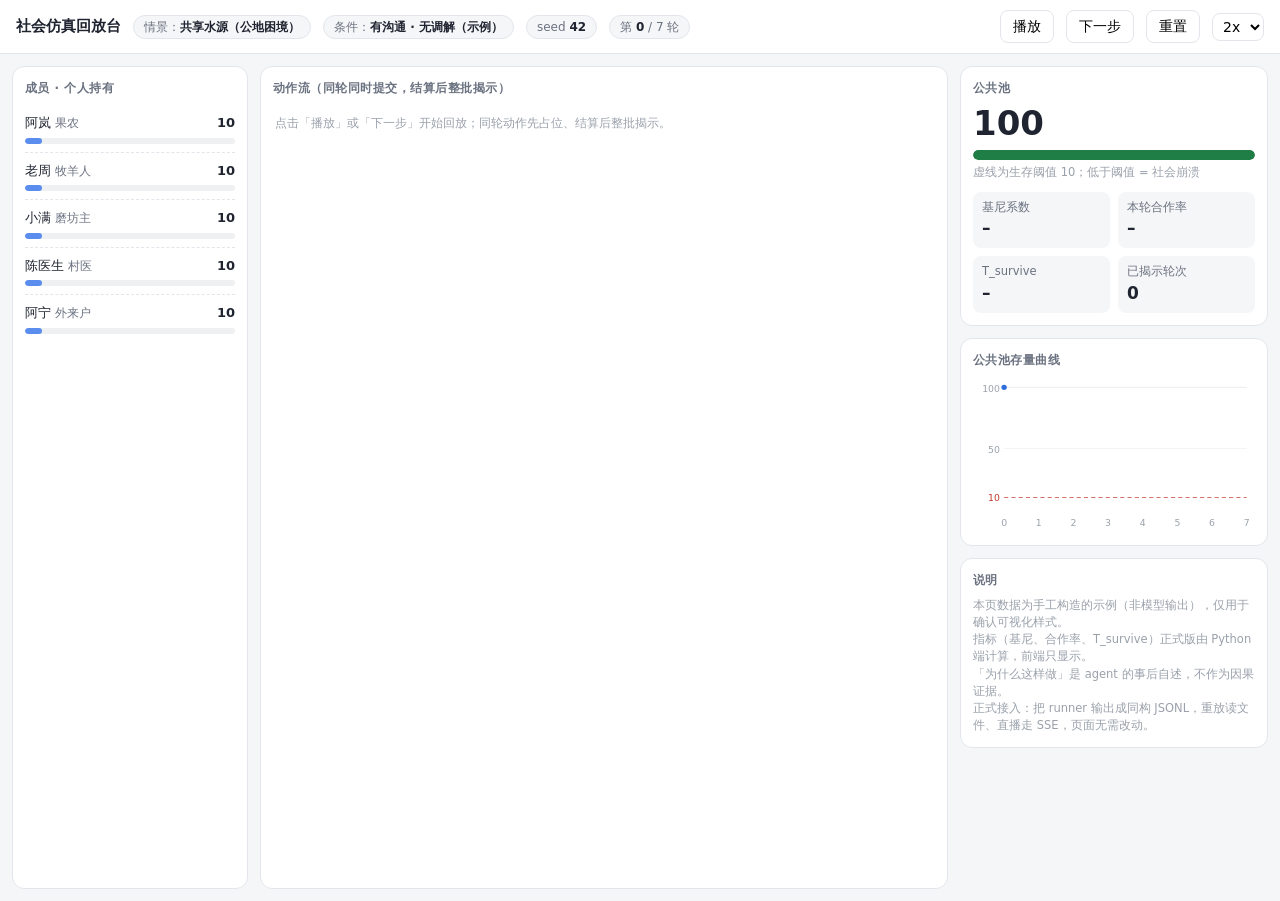
==== viz/index.html @ 29661aca "feat: 多智能体社会仿真基座（会话/频道/流式/插件）+ 狼人杀场景引擎" ====
<!doctype html>
<html lang="zh-CN">
<head>
<meta charset="utf-8">
<meta name="viewport" content="width=device-width, initial-scale=1">
<title>Silicon Civilization · 社会仿真回放台 v0</title>
<style>
  :root{
    --bg:#f5f6f8; --panel:#ffffff; --line:#e2e6eb; --ink:#1f2430; --muted:#6b7280;
    --take:#c0392b; --take-bg:#fdecea;
    --give:#1e7e45; --give-bg:#e7f4ec;
    --prop:#1d4ed8; --prop-bg:#e8effd;
    --ok:#0e7490;   --ok-bg:#e1f2f6;
    --no:#b45309;   --no-bg:#fdf1e0;
    --pass:#6b7280; --pass-bg:#eef0f2;
  }
  *{box-sizing:border-box}
  body{margin:0;background:var(--bg);color:var(--ink);
    font:14px/1.5 "Segoe UI","Microsoft YaHei",system-ui,sans-serif;}
  header{background:var(--panel);border-bottom:1px solid var(--line);
    padding:10px 16px;display:flex;align-items:center;gap:12px;flex-wrap:wrap;}
  header h1{font-size:15px;margin:0;font-weight:650;white-space:nowrap;}
  .chip{font-size:12px;color:var(--muted);background:var(--bg);border:1px solid var(--line);
    border-radius:999px;padding:2px 10px;white-space:nowrap;}
  .chip b{color:var(--ink);font-weight:600;}
  .spacer{flex:1;}
  button{font:inherit;border:1px solid var(--line);background:#fff;border-radius:8px;
    padding:5px 12px;cursor:pointer;}
  button:hover{background:#f0f2f5;}
  select{font:inherit;border:1px solid var(--line);border-radius:8px;padding:4px 6px;background:#fff;}
  main{display:grid;grid-template-columns:236px 1fr 308px;gap:12px;padding:12px;height:calc(100vh - 53px);}
  .card{background:var(--panel);border:1px solid var(--line);border-radius:12px;padding:12px;}
  h2{font-size:12px;color:var(--muted);font-weight:600;margin:0 0 8px;letter-spacing:.04em;}
  #agents{overflow:auto;}
  .agent{padding:8px 0;border-bottom:1px dashed var(--line);}
  .agent:last-child{border-bottom:0;}
  .agent .nm{display:flex;justify-content:space-between;font-size:13px;}
  .agent .role{color:var(--muted);font-size:12px;}
  .agent .hold{font-variant-numeric:tabular-nums;font-weight:600;}
  .bar{height:6px;background:#eef0f2;border-radius:4px;margin-top:5px;overflow:hidden;}
  .bar i{display:block;height:100%;background:#5b8def;border-radius:4px;transition:width .4s;}
  #feedCard{display:flex;flex-direction:column;overflow:hidden;}
  #feed{flex:1;overflow:auto;padding-right:4px;}
  .round{border:1px solid var(--line);border-radius:10px;padding:10px 12px;margin-bottom:10px;background:#fff;}
  .round-h{font-size:12px;color:var(--muted);margin-bottom:8px;display:flex;gap:10px;}
  .round-h b{color:var(--ink);font-size:13px;}
  .slots{display:flex;flex-direction:column;gap:6px;}
  .slot{display:flex;align-items:flex-start;gap:8px;font-size:13px;}
  .who{width:64px;color:var(--muted);flex:none;padding-top:2px;}
  .pending{color:#9aa1ab;font-size:12.5px;padding-top:2px;opacity:.55;}
  .dot{width:8px;height:8px;border-radius:50%;margin-top:6px;background:#c8cdd4;flex:none;}
  .act{border-radius:8px;padding:2px 10px;font-weight:600;font-size:12.5px;white-space:nowrap;}
  .act.take{color:var(--take);background:var(--take-bg);}
  .act.contribute{color:var(--give);background:var(--give-bg);}
  .act.propose{color:var(--prop);background:var(--prop-bg);}
  .act.accept{color:var(--ok);background:var(--ok-bg);}
  .act.reject{color:var(--no);background:var(--no-bg);}
  .act.pass{color:var(--pass);background:var(--pass-bg);}
  details.why{margin-left:6px;}
  details.why summary{color:#9aa1ab;font-size:11.5px;cursor:pointer;list-style:none;}
  details.why summary::before{content:"为什么这样做";}
  details.why[open] summary::before{content:"收起";}
  details.why div{color:var(--muted);font-size:12px;margin-top:3px;font-weight:400;max-width:520px;}
  details.why .tag{color:#b0b6bf;}
  .resolve{margin-top:8px;font-size:12.5px;color:var(--muted);border-top:1px dashed var(--line);padding-top:6px;}
  .resolve b{color:var(--ink);}
  .collapse{margin-top:8px;border:1px solid #f3c0bb;background:var(--take-bg);color:var(--take);
    border-radius:8px;padding:6px 10px;font-size:12.5px;font-weight:600;}
  #right{display:flex;flex-direction:column;gap:12px;overflow:auto;}
  .poolnum{font-size:34px;font-weight:700;font-variant-numeric:tabular-nums;line-height:1.1;}
  .poolbar{height:10px;border-radius:6px;background:#eef0f2;overflow:hidden;margin:8px 0 4px;}
  .poolbar i{display:block;height:100%;border-radius:6px;transition:width .5s,background .5s;}
  .thr{font-size:11.5px;color:#9aa1ab;}
  .metrics{display:grid;grid-template-columns:1fr 1fr;gap:8px;margin-top:10px;}
  .metric{background:var(--bg);border-radius:8px;padding:7px 9px;}
  .metric .k{font-size:11.5px;color:var(--muted);}
  .metric .v{font-size:17px;font-weight:650;font-variant-numeric:tabular-nums;}
  .note{font-size:11.5px;color:#9aa1ab;line-height:1.5;}
  svg{display:block;width:100%;height:auto;}
</style>
</head>
<body>
<header>
  <h1>社会仿真回放台</h1>
  <span class="chip">情景：<b id="mScenario"></b></span>
  <span class="chip">条件：<b id="mCondition"></b></span>
  <span class="chip">seed <b id="mSeed"></b></span>
  <span class="chip" id="roundLabel"></span>
  <span class="spacer"></span>
  <button id="btnPlay">播放</button>
  <button id="btnStep">下一步</button>
  <button id="btnReset">重置</button>
  <select id="speed">
    <option value="1">1x</option>
    <option value="2" selected>2x</option>
    <option value="4">4x</option>
  </select>
</header>

<main>
  <section class="card" id="agents"><h2>成员 · 个人持有</h2><div id="agentList"></div></section>

  <section class="card" id="feedCard">
    <h2>动作流（同轮同时提交，结算后整批揭示）</h2>
    <div id="feed"></div>
  </section>

  <div id="right">
    <section class="card">
      <h2>公共池</h2>
      <div class="poolnum" id="poolNum">–</div>
      <div class="poolbar"><i id="poolBar"></i></div>
      <div class="thr">虚线为生存阈值 10；低于阈值 = 社会崩溃</div>
      <div class="metrics">
        <div class="metric"><div class="k">基尼系数</div><div class="v" id="giniV">–</div></div>
        <div class="metric"><div class="k">本轮合作率</div><div class="v" id="coopV">–</div></div>
        <div class="metric"><div class="k">T_survive</div><div class="v" id="tsurv">–</div></div>
        <div class="metric"><div class="k">已揭示轮次</div><div class="v" id="shownV">0</div></div>
      </div>
    </section>
    <section class="card">
      <h2>公共池存量曲线</h2>
      <svg id="chart" viewBox="0 0 272 150" aria-label="pool chart"></svg>
    </section>
    <section class="card">
      <h2>说明</h2>
      <div class="note">
        本页数据为手工构造的示例（非模型输出），仅用于确认可视化样式。<br>
        指标（基尼、合作率、T_survive）正式版由 Python 端计算，前端只显示。<br>
        「为什么这样做」是 agent 的事后自述，不作为因果证据。<br>
        正式接入：把 runner 输出成同构 JSONL，重放读文件、直播走 SSE，页面无需改动。
      </div>
    </section>
  </div>
</main>

<script>
var RUN = {
  scenario: "共享水源（公地困境）",
  condition: "有沟通 · 无调解（示例）",
  seed: 42,
  initialPool: 100,
  threshold: 10,
  maxRounds: 7,
  startHoldings: 10,
  agents: [
    {id:"a1", name:"阿岚", role:"果农"},
    {id:"a2", name:"老周", role:"牧羊人"},
    {id:"a3", name:"小满", role:"磨坊主"},
    {id:"a4", name:"陈医生", role:"村医"},
    {id:"a5", name:"阿宁", role:"外来户"}
  ],
  rounds: [
    {regen:12, actions:[
      {who:"a1", kind:"take", amount:8, why:"今年果树要浇水，先存一点保险。"},
      {who:"a2", kind:"contribute", amount:4, why:"池子垮了大家都没水，我先出一份维护。"},
      {who:"a3", kind:"take", amount:6, why:"磨坊不能停，按老习惯取。"},
      {who:"a4", kind:"pass", why:"先看看其他人怎么做。"},
      {who:"a5", kind:"take", amount:9, why:"刚来，不多取点怕吃亏。"}
    ]},
    {regen:11, actions:[
      {who:"a1", kind:"take", amount:9, why:"大家都在取，我也不能落下。"},
      {who:"a2", kind:"contribute", amount:4, why:"还是得有人维护。"},
      {who:"a3", kind:"take", amount:7, why:"同上，随大流。"},
      {who:"a4", kind:"propose", text:"每轮每人最多取 8 单位", why:"再不立规矩水要见底。"},
      {who:"a5", kind:"take", amount:16, why:"多取点总没错，规矩还没定呢。"}
    ]},
    {regen:10, actions:[
      {who:"a1", kind:"accept", target:"a4", why:"限额对我这种小户有利。"},
      {who:"a2", kind:"accept", target:"a4", why:"早该如此。"},
      {who:"a3", kind:"accept", target:"a4", why:"可以接受。"},
      {who:"a4", kind:"pass", why:"提案已出，等阿宁表态。"},
      {who:"a5", kind:"take", amount:14, why:"规矩是你们的，水又没写名字。"}
    ]},
    {regen:10, actions:[
      {who:"a1", kind:"take", amount:8, why:"守着限额，应该还够。"},
      {who:"a2", kind:"take", amount:8, why:"别人守我也守。"},
      {who:"a3", kind:"take", amount:8, why:"按说好的来。"},
      {who:"a4", kind:"contribute", amount:4, why:"提案没有约束力，继续补维护。"},
      {who:"a5", kind:"take", amount:18, why:"他们自我限制，剩下的都是我的。"}
    ]},
    {regen:9, actions:[
      {who:"a1", kind:"take", amount:10, why:"水在变少，再不多取就没了。"},
      {who:"a2", kind:"pass", why:"取了也未必够，先观望。"},
      {who:"a3", kind:"pass", why:"水已经浑了。"},
      {who:"a4", kind:"pass", why:"提案失败了，我也无能为力。"},
      {who:"a5", kind:"take", amount:20, why:"最后一波，不拿白不拿。"}
    ]},
    {regen:8, actions:[
      {who:"a1", kind:"take", amount:7, why:"能捞一点是一点。"},
      {who:"a2", kind:"pass", why:"……"},
      {who:"a3", kind:"pass", why:"……"},
      {who:"a4", kind:"pass", why:"没有谈判余地了。"},
      {who:"a5", kind:"take", amount:15, why:"先顾好自己。"}
    ]},
    {regen:6, actions:[
      {who:"a1", kind:"pass", why:"池里只剩一点，不敢动。"},
      {who:"a2", kind:"pass", why:"……"},
      {who:"a3", kind:"pass", why:"……"},
      {who:"a4", kind:"pass", why:"……"},
      {who:"a5", kind:"take", amount:15, why:"撑死胆大的。"}
    ]}
  ]
};

var byId = {};
RUN.agents.forEach(function(a){ byId[a.id] = a; });
var holdings = {}, pool = RUN.initialPool, shown = 0, tSurvive = null, trail = [{r:0, v:pool}];
var playing = false, gen = 0;

function $(id){ return document.getElementById(id); }
function sleep(ms){ return new Promise(function(res){ setTimeout(res, ms); }); }
function delays(){
  var s = parseFloat($("speed").value);
  return {gap: 220/s, step: 170/s, pause: 520/s};
}
function gini(vals){
  var a = vals.slice().sort(function(x,y){return x-y;});
  var n = a.length, sum = a.reduce(function(s,v){return s+v;},0) || 1, cum = 0;
  a.forEach(function(v,i){ cum += (i+1)*v; });
  return (2*cum)/(n*sum) - (n+1)/n;
}

function renderAgents(){
  var maxH = 120;
  $("agentList").innerHTML = RUN.agents.map(function(a){
    var h = holdings[a.id];
    return '<div class="agent"><div class="nm"><div>'+a.name+
      ' <span class="role">'+a.role+'</span></div>'+
      '<span class="hold">'+h+'</span></div>'+
      '<div class="bar"><i style="width:'+Math.min(100,h/maxH*100)+'%"></i></div></div>';
  }).join("");
}
function actionText(ac){
  if(ac.kind==="take") return "索取 "+ac.amount;
  if(ac.kind==="contribute") return "贡献 "+ac.amount;
  if(ac.kind==="propose") return "提案："+ac.text;
  if(ac.kind==="accept") return "接受 "+byId[ac.target].name+" 的提案";
  if(ac.kind==="reject") return "拒绝提案";
  return "沉默";
}
function chip(ac){
  return '<span class="dot"></span><span class="act '+ac.kind+'">'+actionText(ac)+'</span>'+
    (ac.why ? '<details class="why"><summary></summary><div>'+ac.why+
      ' <span class="tag">（事后自述，非因果证据）</span></div></details>' : "");
}
function renderPool(){
  $("poolNum").textContent = pool;
  var pct = Math.max(0, Math.min(100, pool/RUN.initialPool*100));
  var color = pool < RUN.threshold ? "#c0392b" : (pct < 35 ? "#e08a1e" : "#1e7e45");
  var bar = $("poolBar");
  bar.style.width = pct + "%"; bar.style.background = color;
}
function renderChart(){
  var NS = "http://www.w3.org/2000/svg";
  var svg = $("chart");
  while (svg.firstChild) svg.removeChild(svg.firstChild);
  var W=272,H=150,L=30,Rt=8,T=10,B=22;
  var x = function(r){ return L + r/RUN.maxRounds*(W-L-Rt); };
  var y = function(v){ return H-B - v/100*(H-T-B); };
  function el(name, attrs, text){
    var e = document.createElementNS(NS, name);
    for (var k in attrs) e.setAttribute(k, attrs[k]);
    if (text != null) e.textContent = text;
    svg.appendChild(e);
    return e;
  }
  el("line",{x1:L,y1:y(100),x2:W-Rt,y2:y(100),stroke:"#eef0f2"});
  el("line",{x1:L,y1:y(50),x2:W-Rt,y2:y(50),stroke:"#f2f4f6"});
  el("line",{x1:L,y1:y(RUN.threshold),x2:W-Rt,y2:y(RUN.threshold),stroke:"#c0392b","stroke-dasharray":"4 3",opacity:".7"});
  el("text",{x:L-4,y:y(100)+4,"text-anchor":"end","font-size":"9",fill:"#9aa1ab"},"100");
  el("text",{x:L-4,y:y(50)+4,"text-anchor":"end","font-size":"9",fill:"#9aa1ab"},"50");
  el("text",{x:L-4,y:y(RUN.threshold)+3,"text-anchor":"end","font-size":"9",fill:"#c0392b"},"10");
  if (trail.length > 1){
    var d = trail.map(function(p,i){ return (i?"L":"M")+x(p.r).toFixed(1)+" "+y(p.v).toFixed(1); }).join(" ");
    el("path",{d:d,fill:"none",stroke:"#2f6fdd","stroke-width":"2"});
  }
  trail.forEach(function(p){
    el("circle",{cx:x(p.r),cy:y(p.v),r:"2.6",fill:p.v<RUN.threshold?"#c0392b":"#2f6fdd"});
  });
  for(var r=0;r<=RUN.maxRounds;r++){
    el("text",{x:x(r),y:H-6,"text-anchor":"middle","font-size":"9",fill:"#9aa1ab"},String(r));
  }
}
function renderAll(){
  renderAgents(); renderPool(); renderChart();
  $("shownV").textContent = shown;
  $("roundLabel").innerHTML = "第 <b>"+shown+"</b> / "+RUN.maxRounds+" 轮";
  $("giniV").textContent = shown ? gini(RUN.agents.map(function(a){return holdings[a.id];})).toFixed(2) : "–";
  $('tsurv').textContent = tSurvive === null ? '–' : tSurvive + ' 轮（崩溃）';
}

function revealRound(i){
  var rd = RUN.rounds[i], my = gen, d = delays();
  var el = document.createElement("div");
  el.className = "round";
  el.innerHTML = '<div class="round-h"><b>第 '+(i+1)+' 轮</b><span>自然再生 +'+rd.regen+'</span></div>'+
    '<div class="slots"></div><div class="resolve" style="display:none"></div>';
  var feed = $("feed");
  var hint = feed.querySelector(".note");
  if (hint) hint.remove();
  feed.appendChild(el);
  var slots = el.querySelector(".slots");
  slots.innerHTML = rd.actions.map(function(ac){
    return '<div class="slot"><span class="who">'+byId[ac.who].name+'</span><span class="pending">待提交…</span></div>';
  }).join("");
  feed.scrollTop = feed.scrollHeight;
  return sleep(d.gap).then(function(){
    var nodes = slots.querySelectorAll(".slot");
    var p = Promise.resolve();
    rd.actions.forEach(function(ac,j){
      p = p.then(function(){
        if(gen!==my || !document.body.contains(el)) return;
        nodes[j].innerHTML = '<span class="who">'+byId[ac.who].name+'</span>'+chip(ac);
        feed.scrollTop = feed.scrollHeight;
        return sleep(d.step);
      });
    });
    return p;
  }).then(function(){
    if(gen!==my) return null;
    var before = pool, take=0, give=0, coop=0;
    rd.actions.forEach(function(ac){
      if(ac.kind==="take"){ take += ac.amount; holdings[ac.who] += ac.amount; }
      if(ac.kind==="contribute"){ give += ac.amount; holdings[ac.who] -= ac.amount; }
      if(ac.kind==="contribute" || ac.kind==="propose" || ac.kind==="accept") coop++;
    });
    pool = Math.max(0, before + rd.regen - take + give);
    trail.push({r:i+1, v:pool});
    if (pool < RUN.threshold && tSurvive === null) tSurvive = i + 1;
    var rs = el.querySelector(".resolve");
    rs.style.display = "block";
    rs.innerHTML = '结算：公共池 <b>'+before+'</b> → <b>'+pool+'</b>'+
      '（再生 +'+rd.regen+' · 索取 -'+take+' · 贡献 +'+give+'）';
    if(pool < RUN.threshold){
      var b = document.createElement("div");
      b.className = "collapse";
      b.textContent = "公共池于第 "+(i+1)+" 轮跌破生存阈值（"+pool+" < "+RUN.threshold+"）：社会崩溃，T_survive = "+(i+1);
      el.appendChild(b);
    }
    $("coopV").textContent = Math.round(coop/rd.actions.length*100) + "%";
    renderAll();
    feed.scrollTop = feed.scrollHeight;
    return pool < RUN.threshold;
  });
}

function instantRound(i){
  var rd = RUN.rounds[i];
  var before = pool, take=0, give=0, coop=0;
  rd.actions.forEach(function(ac){
    if(ac.kind==="take"){ take += ac.amount; holdings[ac.who] += ac.amount; }
    if(ac.kind==="contribute"){ give += ac.amount; holdings[ac.who] -= ac.amount; }
    if(ac.kind==="contribute" || ac.kind==="propose" || ac.kind==="accept") coop++;
  });
  pool = Math.max(0, before + rd.regen - take + give);
  trail.push({r:i+1, v:pool});
  if (pool < RUN.threshold && tSurvive === null) tSurvive = i + 1;
  var rows = rd.actions.map(function(ac){
    return '<div class="slot"><span class="who">'+byId[ac.who].name+'</span>'+chip(ac)+'</div>';
  }).join("");
  var el = document.createElement("div");
  el.className = "round";
  el.innerHTML = '<div class="round-h"><b>第 '+(i+1)+' 轮</b><span>自然再生 +'+rd.regen+'</span></div>'+
    '<div class="slots">'+rows+'</div>'+
    '<div class="resolve">结算：公共池 <b>'+before+'</b> → <b>'+pool+'</b>'+
    '（再生 +'+rd.regen+' · 索取 -'+take+' · 贡献 +'+give+'）</div>'+
    (pool < RUN.threshold ? '<div class="collapse">公共池于第 '+(i+1)+' 轮跌破生存阈值（'+pool+' < '+RUN.threshold+'）：社会崩溃，T_survive = '+(i+1)+'</div>' : "");
  var feed = $("feed");
  var hint = feed.querySelector(".note");
  if (hint) hint.remove();
  feed.appendChild(el);
  $("coopV").textContent = Math.round(coop/rd.actions.length*100) + "%";
}

function updatePlayBtn(){ $("btnPlay").textContent = playing ? "暂停" : "播放"; }
function play(){
  if(playing){ playing = false; updatePlayBtn(); return; }
  if(shown >= RUN.rounds.length) reset();
  playing = true; updatePlayBtn();
  var my = gen, d = delays();
  function loop(){
    if(!playing || gen!==my || shown>=RUN.rounds.length){ playing=false; updatePlayBtn(); return; }
    revealRound(shown).then(function(collapsed){
      if(gen!==my) return;
      shown++; renderAll();
      if(collapsed){ playing=false; updatePlayBtn(); return; }
      setTimeout(loop, d.pause);
    });
  }
  loop();
}
function step(){
  if(playing || shown>=RUN.rounds.length) return;
  var my = gen;
  revealRound(shown).then(function(collapsed){
    if(gen!==my) return;
    shown++; renderAll();
    if(collapsed){ playing=false; updatePlayBtn(); }
  });
}
function reset(){
  gen++; playing = false; shown = 0; pool = RUN.initialPool; tSurvive = null; trail = [{r:0,v:pool}];
  RUN.agents.forEach(function(a){ holdings[a.id] = RUN.startHoldings; });
  $("feed").innerHTML = '<div class="note" style="padding:10px 2px">点击「播放」或「下一步」开始回放；同轮动作先占位、结算后整批揭示。</div>';
  $("coopV").textContent = "–";
  renderAll(); updatePlayBtn();
}

$("mScenario").textContent = RUN.scenario;
$("mCondition").textContent = RUN.condition;
$("mSeed").textContent = RUN.seed;
$("btnPlay").onclick = play;
$("btnStep").onclick = step;
$("btnReset").onclick = reset;
reset();
var _q = new URLSearchParams(location.search);
if (_q.has("auto")) play();
var _shot = parseInt(_q.get("shot") || "0", 10);
if (_shot > 0){
  for (var _i = 0; _i < Math.min(_shot, RUN.rounds.length); _i++) instantRound(_i);
  shown = _i;
  renderAll();
}
</script>
</body>
</html>
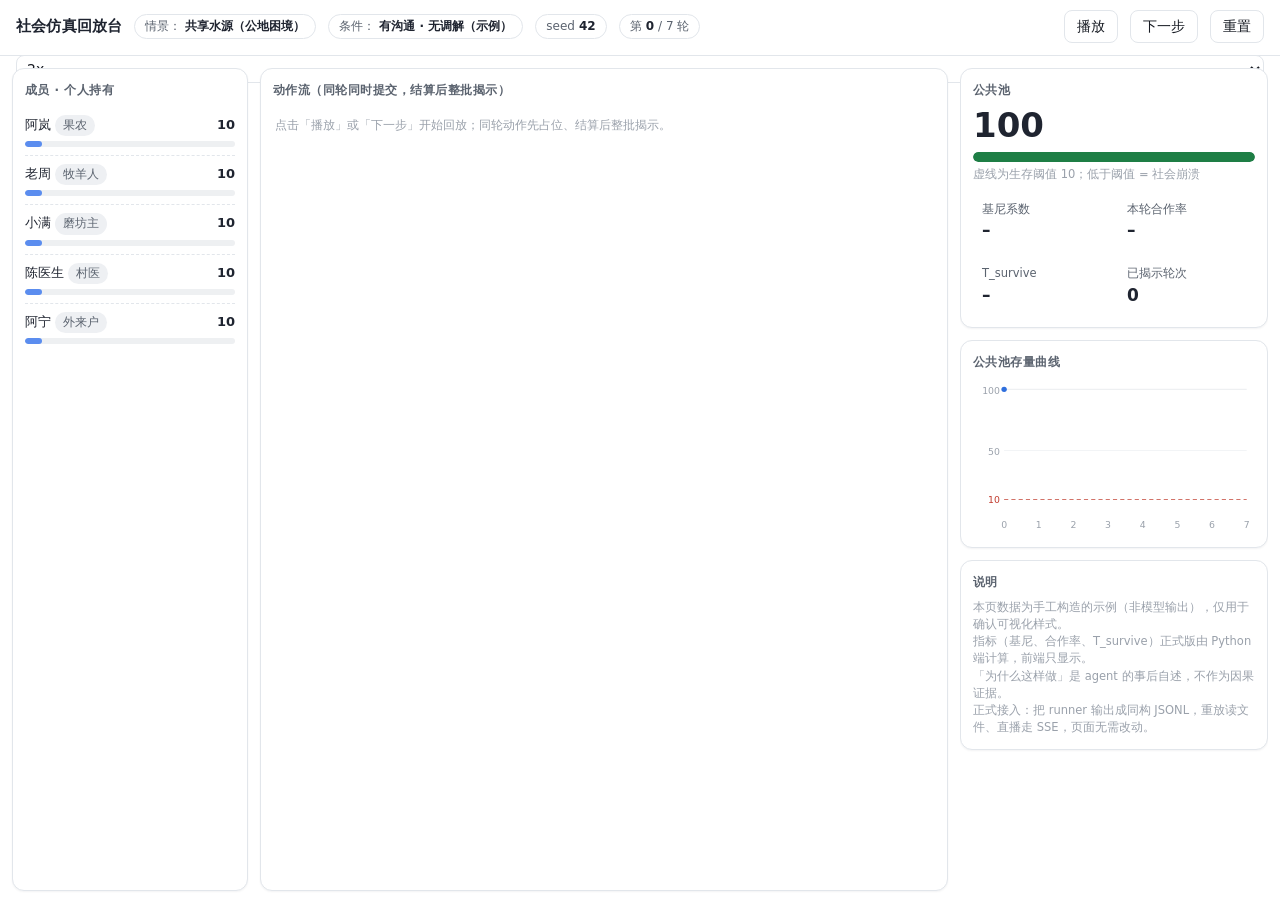
==== commit 930e4184: "feat(ui): Material-inspired 设计令牌 + 全局样式统一 + 深浅色切换（web/theme.css, docs/DESIGN.md）" ====
--- a/viz/index.html
+++ b/viz/index.html
@@ -4,15 +4,17 @@
 <meta charset="utf-8">
 <meta name="viewport" content="width=device-width, initial-scale=1">
 <title>Silicon Civilization · 社会仿真回放台 v0</title>
+<link rel="stylesheet" href="../web/theme.css">
+<script src="../web/theme.js" defer></script>
 <style>
   :root{
-    --bg:#f5f6f8; --panel:#ffffff; --line:#e2e6eb; --ink:#1f2430; --muted:#6b7280;
-    --take:#c0392b; --take-bg:#fdecea;
-    --give:#1e7e45; --give-bg:#e7f4ec;
+    --bg:var(--bg); --panel:var(--surface); --line:#e2e6eb; --ink:#1f2430; --muted:var(--on-surface-mid);
+    --take:var(--err); --take-bg:var(--err-weak);
+    --give:var(--ok); --give-bg:#e7f4ec;
     --prop:#1d4ed8; --prop-bg:#e8effd;
     --ok:#0e7490;   --ok-bg:#e1f2f6;
     --no:#b45309;   --no-bg:#fdf1e0;
-    --pass:#6b7280; --pass-bg:#eef0f2;
+    --pass:var(--on-surface-mid); --pass-bg:#eef0f2;
   }
   *{box-sizing:border-box}
   body{margin:0;background:var(--bg);color:var(--ink);
@@ -21,15 +23,15 @@
     padding:10px 16px;display:flex;align-items:center;gap:12px;flex-wrap:wrap;}
   header h1{font-size:15px;margin:0;font-weight:650;white-space:nowrap;}
   .chip{font-size:12px;color:var(--muted);background:var(--bg);border:1px solid var(--line);
-    border-radius:999px;padding:2px 10px;white-space:nowrap;}
+    border-radius:var(--r-pill);padding:2px 10px;white-space:nowrap;}
   .chip b{color:var(--ink);font-weight:600;}
   .spacer{flex:1;}
-  button{font:inherit;border:1px solid var(--line);background:#fff;border-radius:8px;
+  button{font:inherit;border:1px solid var(--line);background:var(--surface);border-radius:8px;
     padding:5px 12px;cursor:pointer;}
   button:hover{background:#f0f2f5;}
-  select{font:inherit;border:1px solid var(--line);border-radius:8px;padding:4px 6px;background:#fff;}
+  select{font:inherit;border:1px solid var(--line);border-radius:8px;padding:4px 6px;background:var(--surface);}
   main{display:grid;grid-template-columns:236px 1fr 308px;gap:12px;padding:12px;height:calc(100vh - 53px);}
-  .card{background:var(--panel);border:1px solid var(--line);border-radius:12px;padding:12px;}
+  .card{background:var(--panel);border:1px solid var(--line);border-radius:var(--r-md);padding:12px;}
   h2{font-size:12px;color:var(--muted);font-weight:600;margin:0 0 8px;letter-spacing:.04em;}
   #agents{overflow:auto;}
   .agent{padding:8px 0;border-bottom:1px dashed var(--line);}
@@ -41,7 +43,7 @@
   .bar i{display:block;height:100%;background:#5b8def;border-radius:4px;transition:width .4s;}
   #feedCard{display:flex;flex-direction:column;overflow:hidden;}
   #feed{flex:1;overflow:auto;padding-right:4px;}
-  .round{border:1px solid var(--line);border-radius:10px;padding:10px 12px;margin-bottom:10px;background:#fff;}
+  .round{border:1px solid var(--line);border-radius:10px;padding:10px 12px;margin-bottom:10px;background:var(--surface);}
   .round-h{font-size:12px;color:var(--muted);margin-bottom:8px;display:flex;gap:10px;}
   .round-h b{color:var(--ink);font-size:13px;}
   .slots{display:flex;flex-direction:column;gap:6px;}
--- a/web/theme.css
+++ b/web/theme.css
@@ -0,0 +1,202 @@
+/* ============================================================
+ * theme.css — 全局设计令牌与基础组件（Material-inspired）
+ * 迁移自 docs/DESIGN.md。所有页面只引用这里的变量与组件类。
+ * 主题切换：<html data-theme="light|dark">，默认 light。
+ * 品牌色：--brand 可被任意页面覆盖（预留多主题）。
+ * ============================================================ */
+
+:root{
+  /* 品牌色：偏黑灰（可整体替换） */
+  --brand:            #2b2f36;
+  --brand-hover:      #3a3f47;
+  --brand-press:      #1f2329;
+  --on-brand:         #ffffff;
+  --brand-weak:       #eef0f3;   /* 浅底强调 */
+  --brand-weak-ink:   #2b2f36;
+
+  /* 表面与文字（light） */
+  --bg:               #f5f6f8;
+  --surface:          #ffffff;
+  --surface-2:        #fafbfc;
+  --surface-3:        #f0f2f5;
+  --on-surface:       #171b23;
+  --on-surface-mid:   #5b636f;
+  --on-surface-low:   #8b929d;
+  --outline:          #e4e7ec;
+  --outline-strong:   #d4d8e0;
+
+  /* 语义色 */
+  --ok:               #1f7a4d;
+  --ok-weak:          #e8f5ee;
+  --warn:             #9a6212;
+  --warn-weak:        #fdf3e3;
+  --err:              #b4271c;
+  --err-weak:         #fdecea;
+  --info:             #2f5a96;
+  --info-weak:        #eaf1fb;
+
+  /* 字体 */
+  --font: "Noto Sans SC", "PingFang SC", "Microsoft YaHei", "Segoe UI", system-ui, sans-serif;
+  --font-mono: "Cascadia Mono", "SF Mono", Consolas, monospace;
+
+  /* 字号阶梯（只允许这几档） */
+  --fs-12: 12px;  --fs-13: 13px;  --fs-14: 14px;
+  --fs-16: 16px;  --fs-20: 20px;  --fs-28: 28px;
+
+  /* 间距（4 的倍数） */
+  --sp-1: 4px; --sp-2: 8px; --sp-3: 12px; --sp-4: 16px;
+  --sp-5: 20px; --sp-6: 24px; --sp-8: 32px;
+
+  /* 圆角与轮廓 */
+  --r-sm: 8px; --r-md: 12px; --r-lg: 16px; --r-pill: 999px;
+  --ring: 0 0 0 3px color-mix(in oklab, var(--brand) 16%, transparent);
+
+  /* 阴影（只用三层） */
+  --e0: none;
+  --e1: 0 1px 2px rgba(18, 24, 38, .05);
+  --e2: 0 8px 24px rgba(18, 24, 38, .10);
+
+  /* 动效 */
+  --t-fast: 140ms cubic-bezier(.2,.8,.2,1);
+  --t-base: 220ms cubic-bezier(.2,.8,.2,1);
+}
+
+html[data-theme="dark"]{
+  --brand:            #e8eaef;
+  --brand-hover:      #f4f5f8;
+  --brand-press:      #d8dbe2;
+  --on-brand:         #14161a;
+  --brand-weak:       #24282e;
+  --brand-weak-ink:   #e8eaef;
+
+  --bg:               #101216;
+  --surface:          #171a1f;
+  --surface-2:        #1b1f25;
+  --surface-3:        #22262d;
+  --on-surface:       #e9ebf0;
+  --on-surface-mid:   #a6adba;
+  --on-surface-low:   #767e8b;
+  --outline:          #2a2f37;
+  --outline-strong:   #3a4048;
+
+  --ok: #57c98d; --ok-weak: #16301f;
+  --warn: #e0a952; --warn-weak: #2e2413;
+  --err: #ef7b6e; --err-weak: #33191a;
+  --info: #8db6ef; --info-weak: #18243a;
+
+  --e1: 0 1px 2px rgba(0, 0, 0, .5);
+  --e2: 0 10px 30px rgba(0, 0, 0, .55);
+  --ring: 0 0 0 3px color-mix(in oklab, var(--brand) 22%, transparent);
+}
+
+/* ---------- 基础 ---------- */
+*{ box-sizing: border-box; }
+html, body{ height: 100%; }
+body{
+  margin: 0;
+  background: var(--bg);
+  color: var(--on-surface);
+  font: var(--fs-14)/1.65 var(--font);
+  -webkit-font-smoothing: antialiased;
+}
+::selection{ background: color-mix(in oklab, var(--brand) 22%, transparent); }
+
+/* 滚动条统一 */
+*::-webkit-scrollbar{ width: 10px; height: 10px; }
+*::-webkit-scrollbar-thumb{
+  background: var(--outline-strong); border-radius: var(--r-pill);
+  border: 3px solid transparent; background-clip: content-box;
+}
+*::-webkit-scrollbar-thumb:hover{ background-clip: content-box; background-color: var(--on-surface-low); }
+*::-webkit-scrollbar-track{ background: transparent; }
+
+/* ---------- 顶栏 ---------- */
+header{
+  height: 56px; display: flex; align-items: center; gap: var(--sp-3);
+  padding: 0 var(--sp-5);
+  background: var(--surface);
+  border-bottom: 1px solid var(--outline);
+}
+header h1{ font-size: var(--fs-16); font-weight: 650; margin: 0; letter-spacing: .2px; }
+.spacer{ flex: 1; }
+
+/* ---------- 按钮 ---------- */
+button{
+  font: inherit; font-size: var(--fs-13);
+  color: var(--on-surface);
+  background: var(--surface);
+  border: 1px solid var(--outline-strong);
+  border-radius: var(--r-sm);
+  padding: 6px 14px;
+  cursor: pointer;
+  transition: background var(--t-fast), border-color var(--t-fast), transform var(--t-fast);
+}
+button:hover{ background: var(--surface-3); }
+button:active{ transform: translateY(1px); }
+button:focus-visible{ outline: none; box-shadow: var(--ring); }
+button.primary, button.btn--primary{
+  background: var(--brand); border-color: var(--brand); color: var(--on-brand);
+}
+button.primary:hover{ background: var(--brand-hover); border-color: var(--brand-hover); }
+button.primary:active{ background: var(--brand-press); }
+button.danger{ color: var(--err); border-color: color-mix(in oklab, var(--err) 35%, var(--outline)); }
+button:disabled{ opacity: .5; cursor: not-allowed; }
+
+/* ---------- 表单 ---------- */
+label{ display: block; font-size: var(--fs-12); color: var(--on-surface-mid); margin: 0 0 var(--sp-1); }
+input, select, textarea{
+  font: inherit; font-size: var(--fs-13);
+  width: 100%;
+  color: var(--on-surface);
+  background: var(--surface);
+  border: 1px solid var(--outline-strong);
+  border-radius: var(--r-sm);
+  padding: 7px 10px;
+  transition: border-color var(--t-fast), box-shadow var(--t-fast);
+}
+input:focus, select:focus, textarea:focus{
+  outline: none; border-color: var(--brand); box-shadow: var(--ring);
+}
+input::placeholder, textarea::placeholder{ color: var(--on-surface-low); }
+
+/* ---------- 卡片 ---------- */
+.card, .round, .sesswrap > .sess{
+  background: var(--surface);
+  border: 1px solid var(--outline);
+  border-radius: var(--r-md);
+  box-shadow: var(--e1);
+}
+
+/* ---------- 标签 / 徽章 ---------- */
+.chip, .tag, .badge, .role, .chbadge, .pill{
+  display: inline-flex; align-items: center; gap: var(--sp-1);
+  font-size: var(--fs-12); line-height: 1.6;
+  padding: 1px 8px; border-radius: var(--r-pill);
+  background: var(--surface-3); color: var(--on-surface-mid);
+}
+.role{ background: var(--brand-weak); color: var(--brand-weak-ink); }
+.chip.kill, .badge.err{ background: var(--err-weak); color: var(--err); }
+.chip.vote, .badge.ok{ background: var(--ok-weak); color: var(--ok); }
+.chip.check, .badge.info{ background: var(--info-weak); color: var(--info); }
+.chip.poison, .chip.badge, .badge.warn{ background: var(--warn-weak); color: var(--warn); }
+
+/* ---------- 分隔与提示 ---------- */
+hr{ border: 0; border-top: 1px solid var(--outline); margin: var(--sp-4) 0; }
+.hint, .empty, .small{ font-size: var(--fs-12); color: var(--on-surface-low); }
+.ok{ color: var(--ok); } .warn{ color: var(--warn); } .err{ color: var(--err); }
+.mono{ font-family: var(--font-mono); font-size: var(--fs-12); }
+
+/* ---------- 开关 / 圆点 ---------- */
+.dot{ width: 7px; height: 7px; border-radius: 50%; background: var(--outline-strong); flex: none; }
+.dot.on{ background: var(--ok); }
+
+/* ---------- 表格 ---------- */
+table{ width: 100%; border-collapse: collapse; font-size: var(--fs-13); }
+th, td{ text-align: left; padding: var(--sp-2) var(--sp-3); border-bottom: 1px solid var(--outline); }
+th{ font-size: var(--fs-12); color: var(--on-surface-mid); font-weight: 600; }
+
+/* ---------- 主题切换按钮（预留） ---------- */
+.theme-toggle{
+  width: 34px; height: 34px; padding: 0; border-radius: var(--r-pill);
+  display: inline-flex; align-items: center; justify-content: center;
+}
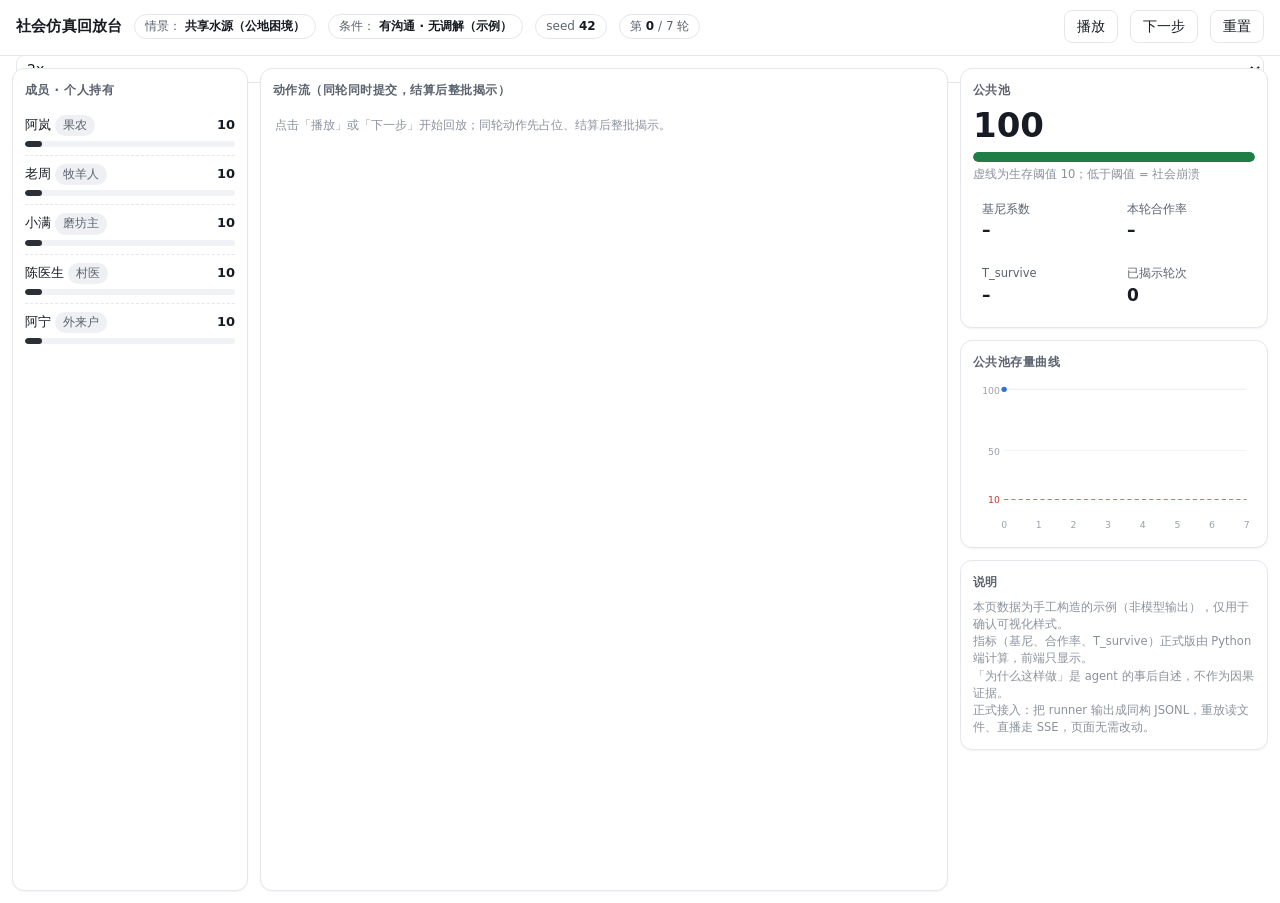
==== commit a0c268b5: "feat: 会话日志回放（接口+历史列表+只读回放）+ 全站主题收尾 + 指标面板" ====
--- a/viz/index.html
+++ b/viz/index.html
@@ -8,13 +8,13 @@
 <script src="../web/theme.js" defer></script>
 <style>
   :root{
-    --bg:var(--bg); --panel:var(--surface); --line:#e2e6eb; --ink:#1f2430; --muted:var(--on-surface-mid);
+    --bg:var(--bg); --panel:var(--surface); --line:var(--outline); --ink:var(--on-surface); --muted:var(--on-surface-mid);
     --take:var(--err); --take-bg:var(--err-weak);
-    --give:var(--ok); --give-bg:#e7f4ec;
-    --prop:#1d4ed8; --prop-bg:#e8effd;
-    --ok:#0e7490;   --ok-bg:#e1f2f6;
-    --no:#b45309;   --no-bg:#fdf1e0;
-    --pass:var(--on-surface-mid); --pass-bg:#eef0f2;
+    --give:var(--ok); --give-bg:var(--ok-weak);
+    --prop:var(--brand-press); --prop-bg:var(--info-weak);
+    --ok:var(--info);   --ok-bg:var(--info-weak);
+    --no:var(--warn);   --no-bg:var(--warn-weak);
+    --pass:var(--on-surface-mid); --pass-bg:var(--surface-3);
   }
   *{box-sizing:border-box}
   body{margin:0;background:var(--bg);color:var(--ink);
@@ -28,7 +28,7 @@
   .spacer{flex:1;}
   button{font:inherit;border:1px solid var(--line);background:var(--surface);border-radius:8px;
     padding:5px 12px;cursor:pointer;}
-  button:hover{background:#f0f2f5;}
+  button:hover{background:var(--surface-3);}
   select{font:inherit;border:1px solid var(--line);border-radius:8px;padding:4px 6px;background:var(--surface);}
   main{display:grid;grid-template-columns:236px 1fr 308px;gap:12px;padding:12px;height:calc(100vh - 53px);}
   .card{background:var(--panel);border:1px solid var(--line);border-radius:var(--r-md);padding:12px;}
@@ -39,8 +39,8 @@
   .agent .nm{display:flex;justify-content:space-between;font-size:13px;}
   .agent .role{color:var(--muted);font-size:12px;}
   .agent .hold{font-variant-numeric:tabular-nums;font-weight:600;}
-  .bar{height:6px;background:#eef0f2;border-radius:4px;margin-top:5px;overflow:hidden;}
-  .bar i{display:block;height:100%;background:#5b8def;border-radius:4px;transition:width .4s;}
+  .bar{height:6px;background:var(--surface-3);border-radius:4px;margin-top:5px;overflow:hidden;}
+  .bar i{display:block;height:100%;background:var(--brand);border-radius:4px;transition:width .4s;}
   #feedCard{display:flex;flex-direction:column;overflow:hidden;}
   #feed{flex:1;overflow:auto;padding-right:4px;}
   .round{border:1px solid var(--line);border-radius:10px;padding:10px 12px;margin-bottom:10px;background:var(--surface);}
@@ -49,8 +49,8 @@
   .slots{display:flex;flex-direction:column;gap:6px;}
   .slot{display:flex;align-items:flex-start;gap:8px;font-size:13px;}
   .who{width:64px;color:var(--muted);flex:none;padding-top:2px;}
-  .pending{color:#9aa1ab;font-size:12.5px;padding-top:2px;opacity:.55;}
-  .dot{width:8px;height:8px;border-radius:50%;margin-top:6px;background:#c8cdd4;flex:none;}
+  .pending{color:var(--on-surface-low);font-size:12.5px;padding-top:2px;opacity:.55;}
+  .dot{width:8px;height:8px;border-radius:50%;margin-top:6px;background:var(--outline-strong);flex:none;}
   .act{border-radius:8px;padding:2px 10px;font-weight:600;font-size:12.5px;white-space:nowrap;}
   .act.take{color:var(--take);background:var(--take-bg);}
   .act.contribute{color:var(--give);background:var(--give-bg);}
@@ -59,7 +59,7 @@
   .act.reject{color:var(--no);background:var(--no-bg);}
   .act.pass{color:var(--pass);background:var(--pass-bg);}
   details.why{margin-left:6px;}
-  details.why summary{color:#9aa1ab;font-size:11.5px;cursor:pointer;list-style:none;}
+  details.why summary{color:var(--on-surface-low);font-size:11.5px;cursor:pointer;list-style:none;}
   details.why summary::before{content:"为什么这样做";}
   details.why[open] summary::before{content:"收起";}
   details.why div{color:var(--muted);font-size:12px;margin-top:3px;font-weight:400;max-width:520px;}
@@ -70,14 +70,14 @@
     border-radius:8px;padding:6px 10px;font-size:12.5px;font-weight:600;}
   #right{display:flex;flex-direction:column;gap:12px;overflow:auto;}
   .poolnum{font-size:34px;font-weight:700;font-variant-numeric:tabular-nums;line-height:1.1;}
-  .poolbar{height:10px;border-radius:6px;background:#eef0f2;overflow:hidden;margin:8px 0 4px;}
+  .poolbar{height:10px;border-radius:6px;background:var(--surface-3);overflow:hidden;margin:8px 0 4px;}
   .poolbar i{display:block;height:100%;border-radius:6px;transition:width .5s,background .5s;}
-  .thr{font-size:11.5px;color:#9aa1ab;}
+  .thr{font-size:11.5px;color:var(--on-surface-low);}
   .metrics{display:grid;grid-template-columns:1fr 1fr;gap:8px;margin-top:10px;}
   .metric{background:var(--bg);border-radius:8px;padding:7px 9px;}
   .metric .k{font-size:11.5px;color:var(--muted);}
   .metric .v{font-size:17px;font-weight:650;font-variant-numeric:tabular-nums;}
-  .note{font-size:11.5px;color:#9aa1ab;line-height:1.5;}
+  .note{font-size:11.5px;color:var(--on-surface-low);line-height:1.5;}
   svg{display:block;width:100%;height:auto;}
 </style>
 </head>
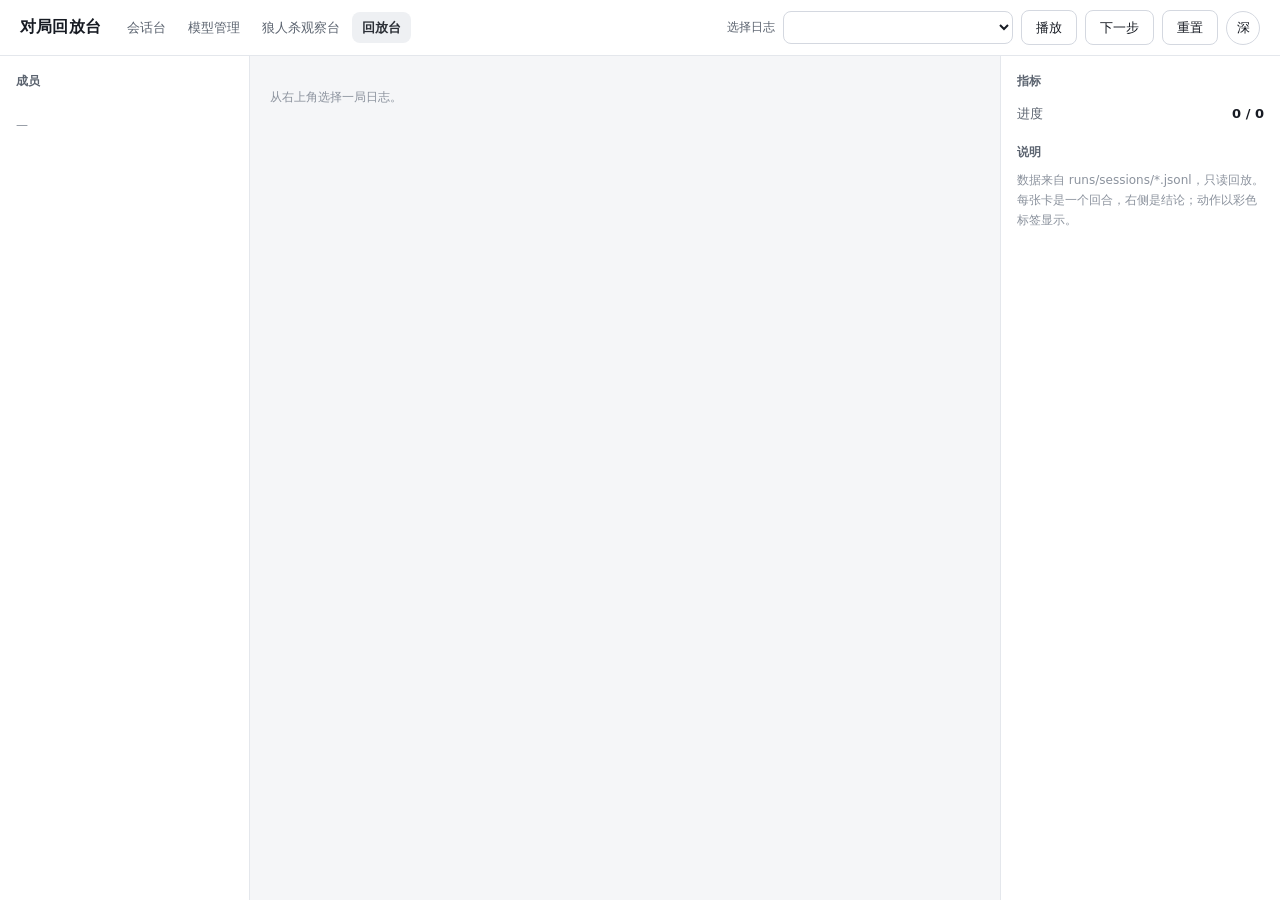
==== commit 46b05d24: "feat: 回放台接真实日志（/api/replay/{id}/viz + 归一化模型 + 逐步播放）" ====
--- a/viz/index.html
+++ b/viz/index.html
@@ -3,427 +3,210 @@
 <head>
 <meta charset="utf-8">
 <meta name="viewport" content="width=device-width, initial-scale=1">
-<title>Silicon Civilization · 社会仿真回放台 v0</title>
+<title>对局回放台</title>
 <link rel="stylesheet" href="../web/theme.css">
 <script src="../web/theme.js" defer></script>
 <style>
-  :root{
-    --bg:var(--bg); --panel:var(--surface); --line:var(--outline); --ink:var(--on-surface); --muted:var(--on-surface-mid);
-    --take:var(--err); --take-bg:var(--err-weak);
-    --give:var(--ok); --give-bg:var(--ok-weak);
-    --prop:var(--brand-press); --prop-bg:var(--info-weak);
-    --ok:var(--info);   --ok-bg:var(--info-weak);
-    --no:var(--warn);   --no-bg:var(--warn-weak);
-    --pass:var(--on-surface-mid); --pass-bg:var(--surface-3);
-  }
-  *{box-sizing:border-box}
-  body{margin:0;background:var(--bg);color:var(--ink);
-    font:14px/1.5 "Segoe UI","Microsoft YaHei",system-ui,sans-serif;}
-  header{background:var(--panel);border-bottom:1px solid var(--line);
-    padding:10px 16px;display:flex;align-items:center;gap:12px;flex-wrap:wrap;}
-  header h1{font-size:15px;margin:0;font-weight:650;white-space:nowrap;}
-  .chip{font-size:12px;color:var(--muted);background:var(--bg);border:1px solid var(--line);
-    border-radius:var(--r-pill);padding:2px 10px;white-space:nowrap;}
-  .chip b{color:var(--ink);font-weight:600;}
-  .spacer{flex:1;}
-  button{font:inherit;border:1px solid var(--line);background:var(--surface);border-radius:8px;
-    padding:5px 12px;cursor:pointer;}
-  button:hover{background:var(--surface-3);}
-  select{font:inherit;border:1px solid var(--line);border-radius:8px;padding:4px 6px;background:var(--surface);}
-  main{display:grid;grid-template-columns:236px 1fr 308px;gap:12px;padding:12px;height:calc(100vh - 53px);}
-  .card{background:var(--panel);border:1px solid var(--line);border-radius:var(--r-md);padding:12px;}
-  h2{font-size:12px;color:var(--muted);font-weight:600;margin:0 0 8px;letter-spacing:.04em;}
-  #agents{overflow:auto;}
-  .agent{padding:8px 0;border-bottom:1px dashed var(--line);}
-  .agent:last-child{border-bottom:0;}
-  .agent .nm{display:flex;justify-content:space-between;font-size:13px;}
-  .agent .role{color:var(--muted);font-size:12px;}
-  .agent .hold{font-variant-numeric:tabular-nums;font-weight:600;}
-  .bar{height:6px;background:var(--surface-3);border-radius:4px;margin-top:5px;overflow:hidden;}
-  .bar i{display:block;height:100%;background:var(--brand);border-radius:4px;transition:width .4s;}
-  #feedCard{display:flex;flex-direction:column;overflow:hidden;}
-  #feed{flex:1;overflow:auto;padding-right:4px;}
-  .round{border:1px solid var(--line);border-radius:10px;padding:10px 12px;margin-bottom:10px;background:var(--surface);}
-  .round-h{font-size:12px;color:var(--muted);margin-bottom:8px;display:flex;gap:10px;}
-  .round-h b{color:var(--ink);font-size:13px;}
-  .slots{display:flex;flex-direction:column;gap:6px;}
-  .slot{display:flex;align-items:flex-start;gap:8px;font-size:13px;}
-  .who{width:64px;color:var(--muted);flex:none;padding-top:2px;}
-  .pending{color:var(--on-surface-low);font-size:12.5px;padding-top:2px;opacity:.55;}
-  .dot{width:8px;height:8px;border-radius:50%;margin-top:6px;background:var(--outline-strong);flex:none;}
-  .act{border-radius:8px;padding:2px 10px;font-weight:600;font-size:12.5px;white-space:nowrap;}
-  .act.take{color:var(--take);background:var(--take-bg);}
-  .act.contribute{color:var(--give);background:var(--give-bg);}
-  .act.propose{color:var(--prop);background:var(--prop-bg);}
-  .act.accept{color:var(--ok);background:var(--ok-bg);}
-  .act.reject{color:var(--no);background:var(--no-bg);}
-  .act.pass{color:var(--pass);background:var(--pass-bg);}
-  details.why{margin-left:6px;}
-  details.why summary{color:var(--on-surface-low);font-size:11.5px;cursor:pointer;list-style:none;}
-  details.why summary::before{content:"为什么这样做";}
-  details.why[open] summary::before{content:"收起";}
-  details.why div{color:var(--muted);font-size:12px;margin-top:3px;font-weight:400;max-width:520px;}
-  details.why .tag{color:#b0b6bf;}
-  .resolve{margin-top:8px;font-size:12.5px;color:var(--muted);border-top:1px dashed var(--line);padding-top:6px;}
-  .resolve b{color:var(--ink);}
-  .collapse{margin-top:8px;border:1px solid #f3c0bb;background:var(--take-bg);color:var(--take);
-    border-radius:8px;padding:6px 10px;font-size:12.5px;font-weight:600;}
-  #right{display:flex;flex-direction:column;gap:12px;overflow:auto;}
-  .poolnum{font-size:34px;font-weight:700;font-variant-numeric:tabular-nums;line-height:1.1;}
-  .poolbar{height:10px;border-radius:6px;background:var(--surface-3);overflow:hidden;margin:8px 0 4px;}
-  .poolbar i{display:block;height:100%;border-radius:6px;transition:width .5s,background .5s;}
-  .thr{font-size:11.5px;color:var(--on-surface-low);}
-  .metrics{display:grid;grid-template-columns:1fr 1fr;gap:8px;margin-top:10px;}
-  .metric{background:var(--bg);border-radius:8px;padding:7px 9px;}
-  .metric .k{font-size:11.5px;color:var(--muted);}
-  .metric .v{font-size:17px;font-weight:650;font-variant-numeric:tabular-nums;}
-  .note{font-size:11.5px;color:var(--on-surface-low);line-height:1.5;}
-  svg{display:block;width:100%;height:auto;}
+  html,body{height:100%;overflow:hidden}
+  header{gap:var(--sp-2)}
+  .pick{display:flex;align-items:center;gap:var(--sp-2);margin-left:auto}
+  .pick select{width:230px}
+  main{display:grid;grid-template-columns:250px minmax(0,1fr) 280px;
+    height:calc(100vh - 56px);overflow:hidden}
+  #left{border-right:1px solid var(--outline);background:var(--surface);
+    padding:var(--sp-4);overflow:auto}
+  #center{overflow:auto;padding:var(--sp-4) var(--sp-5)}
+  #right{border-left:1px solid var(--outline);background:var(--surface);
+    padding:var(--sp-4);overflow:auto}
+  h2{font-size:var(--fs-12);color:var(--on-surface-mid);font-weight:600;margin:0 0 var(--sp-2)}
+  .member{display:flex;align-items:center;gap:var(--sp-2);padding:5px 0;
+    border-bottom:1px dashed var(--outline);white-space:nowrap}
+  .member.out{opacity:.45}
+  .member.out .nm{text-decoration:line-through}
+  .nm{font-size:var(--fs-13)}
+  .md{font-size:var(--fs-12);color:var(--on-surface-low);margin-left:auto}
+  .seat{width:22px;height:22px;border-radius:6px;color:#fff;font-size:11px;font-weight:700;
+    display:inline-flex;align-items:center;justify-content:center;flex:none}
+  .round{background:var(--surface);border:1px solid var(--outline);border-radius:var(--r-md);
+    box-shadow:var(--e1);margin:0 0 var(--sp-4);overflow:hidden}
+  .round-head{display:flex;align-items:center;gap:var(--sp-2);padding:7px var(--sp-3);
+    background:var(--surface-2);border-bottom:1px solid var(--outline);white-space:nowrap;overflow:hidden}
+  .rt{font-size:var(--fs-13);font-weight:650}
+  .rs{font-size:var(--fs-12);color:var(--on-surface-mid)}
+  .rx{margin-left:auto;font-size:var(--fs-12);color:var(--brand);overflow:hidden;
+    text-overflow:ellipsis;max-width:46%}
+  .item{display:flex;gap:var(--sp-2);align-items:flex-start;padding:6px var(--sp-3)}
+  .item+.item{border-top:1px dashed var(--outline)}
+  .ibody{min-width:0;flex:1}
+  .ihead{display:flex;align-items:baseline;gap:6px;flex-wrap:wrap}
+  .who{font-weight:600;font-size:var(--fs-12);white-space:nowrap}
+  .role{font-size:10px;padding:0 6px;border-radius:var(--r-pill);background:var(--brand-weak);
+    color:var(--brand-weak-ink);white-space:nowrap}
+  .mdl{font-size:10px;color:var(--on-surface-low);white-space:nowrap}
+  .lat{font-size:10px;color:var(--on-surface-low);margin-left:auto;white-space:nowrap}
+  .txt{margin-top:2px;font-size:var(--fs-13);white-space:pre-wrap;word-break:break-word}
+  .chip{display:inline-flex;align-items:center;gap:4px;font-size:11.5px;padding:1px 9px;
+    border-radius:var(--r-pill);background:var(--surface-3);color:var(--on-surface-mid)}
+  .chip.kill{background:var(--err-weak);color:var(--err)}
+  .chip.vote{background:var(--ok-weak);color:var(--ok)}
+  .chip.check{background:var(--info-weak);color:var(--info)}
+  .chip.badge{background:var(--warn-weak);color:var(--warn)}
+  .kv{display:flex;justify-content:space-between;font-size:var(--fs-13);padding:3px 0;
+    color:var(--on-surface-mid)}
+  .kv b{color:var(--on-surface);font-variant-numeric:tabular-nums}
+  .empty{font-size:var(--fs-12);color:var(--on-surface-low);padding:var(--sp-4) 0}
+  .fail{font-size:11px;color:var(--err)}
 </style>
 </head>
 <body>
 <header>
-  <h1>社会仿真回放台</h1>
-  <span class="chip">情景：<b id="mScenario"></b></span>
-  <span class="chip">条件：<b id="mCondition"></b></span>
-  <span class="chip">seed <b id="mSeed"></b></span>
-  <span class="chip" id="roundLabel"></span>
-  <span class="spacer"></span>
-  <button id="btnPlay">播放</button>
-  <button id="btnStep">下一步</button>
-  <button id="btnReset">重置</button>
-  <select id="speed">
-    <option value="1">1x</option>
-    <option value="2" selected>2x</option>
-    <option value="4">4x</option>
-  </select>
+  <h1>对局回放台</h1>
+  <div class="pick">
+    <label for="sel" style="margin:0">选择日志</label>
+    <select id="sel"></select>
+    <button id="play">播放</button>
+    <button id="next">下一步</button>
+    <button id="reset">重置</button>
+  </div>
 </header>
 
 <main>
-  <section class="card" id="agents"><h2>成员 · 个人持有</h2><div id="agentList"></div></section>
-
-  <section class="card" id="feedCard">
-    <h2>动作流（同轮同时提交，结算后整批揭示）</h2>
-    <div id="feed"></div>
+  <aside id="left">
+    <h2>成员</h2>
+    <div id="members"><div class="empty">—</div></div>
+  </aside>
+  <section id="center">
+    <div id="timeline"><div class="empty">从右上角选择一局日志。</div></div>
   </section>
-
-  <div id="right">
-    <section class="card">
-      <h2>公共池</h2>
-      <div class="poolnum" id="poolNum">–</div>
-      <div class="poolbar"><i id="poolBar"></i></div>
-      <div class="thr">虚线为生存阈值 10；低于阈值 = 社会崩溃</div>
-      <div class="metrics">
-        <div class="metric"><div class="k">基尼系数</div><div class="v" id="giniV">–</div></div>
-        <div class="metric"><div class="k">本轮合作率</div><div class="v" id="coopV">–</div></div>
-        <div class="metric"><div class="k">T_survive</div><div class="v" id="tsurv">–</div></div>
-        <div class="metric"><div class="k">已揭示轮次</div><div class="v" id="shownV">0</div></div>
-      </div>
-    </section>
-    <section class="card">
-      <h2>公共池存量曲线</h2>
-      <svg id="chart" viewBox="0 0 272 150" aria-label="pool chart"></svg>
-    </section>
-    <section class="card">
-      <h2>说明</h2>
-      <div class="note">
-        本页数据为手工构造的示例（非模型输出），仅用于确认可视化样式。<br>
-        指标（基尼、合作率、T_survive）正式版由 Python 端计算，前端只显示。<br>
-        「为什么这样做」是 agent 的事后自述，不作为因果证据。<br>
-        正式接入：把 runner 输出成同构 JSONL，重放读文件、直播走 SSE，页面无需改动。
-      </div>
-    </section>
-  </div>
+  <aside id="right">
+    <h2>指标</h2>
+    <div id="metrics"><div class="kv"><span>进度</span><b>0 / 0</b></div></div>
+    <h2 style="margin-top:16px">说明</h2>
+    <div class="empty" style="padding-top:0">
+      数据来自 runs/sessions/*.jsonl，只读回放。每张卡是一个回合，右侧是结论；动作以彩色标签显示。
+    </div>
+  </aside>
 </main>
 
 <script>
-var RUN = {
-  scenario: "共享水源（公地困境）",
-  condition: "有沟通 · 无调解（示例）",
-  seed: 42,
-  initialPool: 100,
-  threshold: 10,
-  maxRounds: 7,
-  startHoldings: 10,
-  agents: [
-    {id:"a1", name:"阿岚", role:"果农"},
-    {id:"a2", name:"老周", role:"牧羊人"},
-    {id:"a3", name:"小满", role:"磨坊主"},
-    {id:"a4", name:"陈医生", role:"村医"},
-    {id:"a5", name:"阿宁", role:"外来户"}
-  ],
-  rounds: [
-    {regen:12, actions:[
-      {who:"a1", kind:"take", amount:8, why:"今年果树要浇水，先存一点保险。"},
-      {who:"a2", kind:"contribute", amount:4, why:"池子垮了大家都没水，我先出一份维护。"},
-      {who:"a3", kind:"take", amount:6, why:"磨坊不能停，按老习惯取。"},
-      {who:"a4", kind:"pass", why:"先看看其他人怎么做。"},
-      {who:"a5", kind:"take", amount:9, why:"刚来，不多取点怕吃亏。"}
-    ]},
-    {regen:11, actions:[
-      {who:"a1", kind:"take", amount:9, why:"大家都在取，我也不能落下。"},
-      {who:"a2", kind:"contribute", amount:4, why:"还是得有人维护。"},
-      {who:"a3", kind:"take", amount:7, why:"同上，随大流。"},
-      {who:"a4", kind:"propose", text:"每轮每人最多取 8 单位", why:"再不立规矩水要见底。"},
-      {who:"a5", kind:"take", amount:16, why:"多取点总没错，规矩还没定呢。"}
-    ]},
-    {regen:10, actions:[
-      {who:"a1", kind:"accept", target:"a4", why:"限额对我这种小户有利。"},
-      {who:"a2", kind:"accept", target:"a4", why:"早该如此。"},
-      {who:"a3", kind:"accept", target:"a4", why:"可以接受。"},
-      {who:"a4", kind:"pass", why:"提案已出，等阿宁表态。"},
-      {who:"a5", kind:"take", amount:14, why:"规矩是你们的，水又没写名字。"}
-    ]},
-    {regen:10, actions:[
-      {who:"a1", kind:"take", amount:8, why:"守着限额，应该还够。"},
-      {who:"a2", kind:"take", amount:8, why:"别人守我也守。"},
-      {who:"a3", kind:"take", amount:8, why:"按说好的来。"},
-      {who:"a4", kind:"contribute", amount:4, why:"提案没有约束力，继续补维护。"},
-      {who:"a5", kind:"take", amount:18, why:"他们自我限制，剩下的都是我的。"}
-    ]},
-    {regen:9, actions:[
-      {who:"a1", kind:"take", amount:10, why:"水在变少，再不多取就没了。"},
-      {who:"a2", kind:"pass", why:"取了也未必够，先观望。"},
-      {who:"a3", kind:"pass", why:"水已经浑了。"},
-      {who:"a4", kind:"pass", why:"提案失败了，我也无能为力。"},
-      {who:"a5", kind:"take", amount:20, why:"最后一波，不拿白不拿。"}
-    ]},
-    {regen:8, actions:[
-      {who:"a1", kind:"take", amount:7, why:"能捞一点是一点。"},
-      {who:"a2", kind:"pass", why:"……"},
-      {who:"a3", kind:"pass", why:"……"},
-      {who:"a4", kind:"pass", why:"没有谈判余地了。"},
-      {who:"a5", kind:"take", amount:15, why:"先顾好自己。"}
-    ]},
-    {regen:6, actions:[
-      {who:"a1", kind:"pass", why:"池里只剩一点，不敢动。"},
-      {who:"a2", kind:"pass", why:"……"},
-      {who:"a3", kind:"pass", why:"……"},
-      {who:"a4", kind:"pass", why:"……"},
-      {who:"a5", kind:"take", amount:15, why:"撑死胆大的。"}
-    ]}
-  ]
+var S = { logs: [], data: null, step: 0, timer: null };
+var PALETTE = ["#5b7cfa","#12a594","#c26a3d","#8e6bd6","#3a8fb7","#b4574f",
+               "#6b8f3d","#a2568f","#4d7a9c","#8a7b3f","#5f6f8a","#a05a6b"];
+function $(id){ return document.getElementById(id); }
+function esc(s){ return String(s == null ? "" : s)
+  .replace(/&/g,"&amp;").replace(/</g,"&lt;").replace(/>/g,"&gt;").replace(/"/g,"&quot;"); }
+function colorFor(seat){ return PALETTE[(Number(seat) - 1 + PALETTE.length) % PALETTE.length]; }
+function api(u){ return fetch(u).then(function(r){ return r.json(); }); }
+
+var KIND = { kill:["刀","kill"], vote:["票","vote"], check:["查","check"],
+             poison:["毒","badge"], save:["救","badge"], guard:["守","check"],
+             shoot:["开枪","kill"], pass_badge:["警徽","badge"], destruct:["自爆","badge"],
+             withdraw:["退水","badge"], stay:["不退水","badge"], run:["上警","badge"],
+             pass:["空过",""], abstain:["弃权",""] };
+
+function chip(it){
+  var m = KIND[it.kind];
+  if (!m) return "";
+  var t = (it.target !== null && it.target !== undefined && it.target !== "")
+    ? " → " + esc(it.target) + " 号" : "";
+  return '<span class="chip ' + m[1] + '">' + m[0] + '</span>' + t;
+}
+
+function loadLogs(){
+  return api("/api/replay").then(function(d){
+    S.logs = (d.logs || []).slice(0, 80).sort(function(a, b){ return b.size - a.size; });
+    var sel = $("sel");
+    sel.innerHTML = S.logs.map(function(l){
+      var kb = Math.max(1, Math.round(l.size / 1024));
+      return '<option value="' + esc(l.id) + '">' + esc(l.id) + " · " + kb + " KB</option>";
+    }).join("");
+    // 默认选内容最丰富的一局（小文件多为单元测试日志，没有回合）
+    var pick = S.logs.filter(function(l){ return l.size > 20000; })[0] || S.logs[0];
+    if (pick){
+      sel.value = pick.id;
+      loadViz(pick.id);
+    }
+  });
+}
+
+function loadViz(id){
+  $("timeline").innerHTML = '<div class="empty">载入中…</div>';
+  return api("/api/replay/" + encodeURIComponent(id) + "/viz").then(function(d){
+    if (!d.ok){ $("timeline").innerHTML = '<div class="empty">没有这局的日志</div>'; return; }
+    S.data = d; S.step = (d.rounds || []).length; render();
+  });
+}
+
+function render(){
+  var d = S.data; if (!d) return;
+  var alive = null;
+  var st = (d.states || []);
+  if (st.length) alive = st[st.length - 1].alive;
+  $("members").innerHTML = (d.agents || []).map(function(a){
+    var out = alive && alive.indexOf(a.id) < 0;
+    return '<div class="member' + (out ? " out" : "") + '">' +
+      '<span class="seat" style="background:' + colorFor(a.id) + '">' + a.id + '</span>' +
+      '<span class="nm">' + esc(a.name) + '</span>' +
+      (a.role ? '<span class="role">' + esc(a.role) + '</span>' : "") +
+      '<span class="md">' + a.actions + ' 次</span></div>';
+  }).join("") || '<div class="empty">—</div>';
+
+  var rounds = (d.rounds || []).slice(0, S.step);
+  $("timeline").innerHTML = rounds.map(function(r){
+    var items = (r.items || []).map(function(it){
+      var txt = (it.kind && it.kind !== "speak") ? chip(it) : esc(it.text || "");
+      var fail = it.failed ? '<div class="fail">调用失败</div>' : "";
+      return '<div class="item">' +
+        '<span class="seat" style="background:' + colorFor(it.seat) + '">' + it.seat + '</span>' +
+        '<div class="ibody"><div class="ihead">' +
+        '<span class="who">' + esc(it.name) + '</span>' +
+        (it.role ? '<span class="role">' + esc(it.role) + '</span>' : "") +
+        (it.model ? '<span class="mdl">' + esc(it.model) + '</span>' : "") +
+        (it.latency_ms ? '<span class="lat">' + it.latency_ms + 'ms</span>' : "") +
+        '</div><div class="txt">' + txt + "</div>" + fail + "</div></div>";
+    }).join("");
+    return '<div class="round"><div class="round-head">' +
+      '<span class="rt">' + esc(r.title) + '</span>' +
+      '<span class="rs">' + esc(r.subtitle) + '</span>' +
+      '<span class="rx">' + esc(r.summary || "") + '</span>' +
+      '</div>' + (items || '<div class="empty">（无动作）</div>') + "</div>";
+  }).join("") || '<div class="empty">还没有回合</div>';
+
+  var m = d.metrics || {};
+  $("metrics").innerHTML =
+    '<div class="kv"><span>进度</span><b>' + S.step + " / " + (d.rounds || []).length + '</b></div>' +
+    '<div class="kv"><span>回合</span><b>' + (m.rounds || 0) + '</b></div>' +
+    '<div class="kv"><span>动作</span><b>' + (m.actions || 0) + '</b></div>' +
+    '<div class="kv"><span>参与者</span><b>' + (m.agents || 0) + '</b></div>' +
+    ((d.final && d.final.winner) ? '<div class="kv"><span>胜方</span><b>' +
+      esc(d.final.winner) + '</b></div>' : "");
+}
+
+function stop(){ if (S.timer){ clearInterval(S.timer); S.timer = null; } $("play").textContent = "播放"; }
+function play(){
+  if (S.timer){ stop(); return; }
+  if (!S.data) return;
+  if (S.step >= S.data.rounds.length) S.step = 0;
+  $("play").textContent = "暂停";
+  S.timer = setInterval(function(){
+    if (!S.data || S.step >= S.data.rounds.length){ stop(); return; }
+    S.step++; render();
+  }, 1100);
+}
+
+$("sel").onchange = function(){ stop(); loadViz($("sel").value); };
+$("play").onclick = play;
+$("next").onclick = function(){
+  if (!S.data) return; stop();
+  S.step = Math.min(S.data.rounds.length, S.step + 1); render();
 };
-
-var byId = {};
-RUN.agents.forEach(function(a){ byId[a.id] = a; });
-var holdings = {}, pool = RUN.initialPool, shown = 0, tSurvive = null, trail = [{r:0, v:pool}];
-var playing = false, gen = 0;
-
-function $(id){ return document.getElementById(id); }
-function sleep(ms){ return new Promise(function(res){ setTimeout(res, ms); }); }
-function delays(){
-  var s = parseFloat($("speed").value);
-  return {gap: 220/s, step: 170/s, pause: 520/s};
-}
-function gini(vals){
-  var a = vals.slice().sort(function(x,y){return x-y;});
-  var n = a.length, sum = a.reduce(function(s,v){return s+v;},0) || 1, cum = 0;
-  a.forEach(function(v,i){ cum += (i+1)*v; });
-  return (2*cum)/(n*sum) - (n+1)/n;
-}
-
-function renderAgents(){
-  var maxH = 120;
-  $("agentList").innerHTML = RUN.agents.map(function(a){
-    var h = holdings[a.id];
-    return '<div class="agent"><div class="nm"><div>'+a.name+
-      ' <span class="role">'+a.role+'</span></div>'+
-      '<span class="hold">'+h+'</span></div>'+
-      '<div class="bar"><i style="width:'+Math.min(100,h/maxH*100)+'%"></i></div></div>';
-  }).join("");
-}
-function actionText(ac){
-  if(ac.kind==="take") return "索取 "+ac.amount;
-  if(ac.kind==="contribute") return "贡献 "+ac.amount;
-  if(ac.kind==="propose") return "提案："+ac.text;
-  if(ac.kind==="accept") return "接受 "+byId[ac.target].name+" 的提案";
-  if(ac.kind==="reject") return "拒绝提案";
-  return "沉默";
-}
-function chip(ac){
-  return '<span class="dot"></span><span class="act '+ac.kind+'">'+actionText(ac)+'</span>'+
-    (ac.why ? '<details class="why"><summary></summary><div>'+ac.why+
-      ' <span class="tag">（事后自述，非因果证据）</span></div></details>' : "");
-}
-function renderPool(){
-  $("poolNum").textContent = pool;
-  var pct = Math.max(0, Math.min(100, pool/RUN.initialPool*100));
-  var color = pool < RUN.threshold ? "#c0392b" : (pct < 35 ? "#e08a1e" : "#1e7e45");
-  var bar = $("poolBar");
-  bar.style.width = pct + "%"; bar.style.background = color;
-}
-function renderChart(){
-  var NS = "http://www.w3.org/2000/svg";
-  var svg = $("chart");
-  while (svg.firstChild) svg.removeChild(svg.firstChild);
-  var W=272,H=150,L=30,Rt=8,T=10,B=22;
-  var x = function(r){ return L + r/RUN.maxRounds*(W-L-Rt); };
-  var y = function(v){ return H-B - v/100*(H-T-B); };
-  function el(name, attrs, text){
-    var e = document.createElementNS(NS, name);
-    for (var k in attrs) e.setAttribute(k, attrs[k]);
-    if (text != null) e.textContent = text;
-    svg.appendChild(e);
-    return e;
-  }
-  el("line",{x1:L,y1:y(100),x2:W-Rt,y2:y(100),stroke:"#eef0f2"});
-  el("line",{x1:L,y1:y(50),x2:W-Rt,y2:y(50),stroke:"#f2f4f6"});
-  el("line",{x1:L,y1:y(RUN.threshold),x2:W-Rt,y2:y(RUN.threshold),stroke:"#c0392b","stroke-dasharray":"4 3",opacity:".7"});
-  el("text",{x:L-4,y:y(100)+4,"text-anchor":"end","font-size":"9",fill:"#9aa1ab"},"100");
-  el("text",{x:L-4,y:y(50)+4,"text-anchor":"end","font-size":"9",fill:"#9aa1ab"},"50");
-  el("text",{x:L-4,y:y(RUN.threshold)+3,"text-anchor":"end","font-size":"9",fill:"#c0392b"},"10");
-  if (trail.length > 1){
-    var d = trail.map(function(p,i){ return (i?"L":"M")+x(p.r).toFixed(1)+" "+y(p.v).toFixed(1); }).join(" ");
-    el("path",{d:d,fill:"none",stroke:"#2f6fdd","stroke-width":"2"});
-  }
-  trail.forEach(function(p){
-    el("circle",{cx:x(p.r),cy:y(p.v),r:"2.6",fill:p.v<RUN.threshold?"#c0392b":"#2f6fdd"});
-  });
-  for(var r=0;r<=RUN.maxRounds;r++){
-    el("text",{x:x(r),y:H-6,"text-anchor":"middle","font-size":"9",fill:"#9aa1ab"},String(r));
-  }
-}
-function renderAll(){
-  renderAgents(); renderPool(); renderChart();
-  $("shownV").textContent = shown;
-  $("roundLabel").innerHTML = "第 <b>"+shown+"</b> / "+RUN.maxRounds+" 轮";
-  $("giniV").textContent = shown ? gini(RUN.agents.map(function(a){return holdings[a.id];})).toFixed(2) : "–";
-  $('tsurv').textContent = tSurvive === null ? '–' : tSurvive + ' 轮（崩溃）';
-}
-
-function revealRound(i){
-  var rd = RUN.rounds[i], my = gen, d = delays();
-  var el = document.createElement("div");
-  el.className = "round";
-  el.innerHTML = '<div class="round-h"><b>第 '+(i+1)+' 轮</b><span>自然再生 +'+rd.regen+'</span></div>'+
-    '<div class="slots"></div><div class="resolve" style="display:none"></div>';
-  var feed = $("feed");
-  var hint = feed.querySelector(".note");
-  if (hint) hint.remove();
-  feed.appendChild(el);
-  var slots = el.querySelector(".slots");
-  slots.innerHTML = rd.actions.map(function(ac){
-    return '<div class="slot"><span class="who">'+byId[ac.who].name+'</span><span class="pending">待提交…</span></div>';
-  }).join("");
-  feed.scrollTop = feed.scrollHeight;
-  return sleep(d.gap).then(function(){
-    var nodes = slots.querySelectorAll(".slot");
-    var p = Promise.resolve();
-    rd.actions.forEach(function(ac,j){
-      p = p.then(function(){
-        if(gen!==my || !document.body.contains(el)) return;
-        nodes[j].innerHTML = '<span class="who">'+byId[ac.who].name+'</span>'+chip(ac);
-        feed.scrollTop = feed.scrollHeight;
-        return sleep(d.step);
-      });
-    });
-    return p;
-  }).then(function(){
-    if(gen!==my) return null;
-    var before = pool, take=0, give=0, coop=0;
-    rd.actions.forEach(function(ac){
-      if(ac.kind==="take"){ take += ac.amount; holdings[ac.who] += ac.amount; }
-      if(ac.kind==="contribute"){ give += ac.amount; holdings[ac.who] -= ac.amount; }
-      if(ac.kind==="contribute" || ac.kind==="propose" || ac.kind==="accept") coop++;
-    });
-    pool = Math.max(0, before + rd.regen - take + give);
-    trail.push({r:i+1, v:pool});
-    if (pool < RUN.threshold && tSurvive === null) tSurvive = i + 1;
-    var rs = el.querySelector(".resolve");
-    rs.style.display = "block";
-    rs.innerHTML = '结算：公共池 <b>'+before+'</b> → <b>'+pool+'</b>'+
-      '（再生 +'+rd.regen+' · 索取 -'+take+' · 贡献 +'+give+'）';
-    if(pool < RUN.threshold){
-      var b = document.createElement("div");
-      b.className = "collapse";
-      b.textContent = "公共池于第 "+(i+1)+" 轮跌破生存阈值（"+pool+" < "+RUN.threshold+"）：社会崩溃，T_survive = "+(i+1);
-      el.appendChild(b);
-    }
-    $("coopV").textContent = Math.round(coop/rd.actions.length*100) + "%";
-    renderAll();
-    feed.scrollTop = feed.scrollHeight;
-    return pool < RUN.threshold;
-  });
-}
-
-function instantRound(i){
-  var rd = RUN.rounds[i];
-  var before = pool, take=0, give=0, coop=0;
-  rd.actions.forEach(function(ac){
-    if(ac.kind==="take"){ take += ac.amount; holdings[ac.who] += ac.amount; }
-    if(ac.kind==="contribute"){ give += ac.amount; holdings[ac.who] -= ac.amount; }
-    if(ac.kind==="contribute" || ac.kind==="propose" || ac.kind==="accept") coop++;
-  });
-  pool = Math.max(0, before + rd.regen - take + give);
-  trail.push({r:i+1, v:pool});
-  if (pool < RUN.threshold && tSurvive === null) tSurvive = i + 1;
-  var rows = rd.actions.map(function(ac){
-    return '<div class="slot"><span class="who">'+byId[ac.who].name+'</span>'+chip(ac)+'</div>';
-  }).join("");
-  var el = document.createElement("div");
-  el.className = "round";
-  el.innerHTML = '<div class="round-h"><b>第 '+(i+1)+' 轮</b><span>自然再生 +'+rd.regen+'</span></div>'+
-    '<div class="slots">'+rows+'</div>'+
-    '<div class="resolve">结算：公共池 <b>'+before+'</b> → <b>'+pool+'</b>'+
-    '（再生 +'+rd.regen+' · 索取 -'+take+' · 贡献 +'+give+'）</div>'+
-    (pool < RUN.threshold ? '<div class="collapse">公共池于第 '+(i+1)+' 轮跌破生存阈值（'+pool+' < '+RUN.threshold+'）：社会崩溃，T_survive = '+(i+1)+'</div>' : "");
-  var feed = $("feed");
-  var hint = feed.querySelector(".note");
-  if (hint) hint.remove();
-  feed.appendChild(el);
-  $("coopV").textContent = Math.round(coop/rd.actions.length*100) + "%";
-}
-
-function updatePlayBtn(){ $("btnPlay").textContent = playing ? "暂停" : "播放"; }
-function play(){
-  if(playing){ playing = false; updatePlayBtn(); return; }
-  if(shown >= RUN.rounds.length) reset();
-  playing = true; updatePlayBtn();
-  var my = gen, d = delays();
-  function loop(){
-    if(!playing || gen!==my || shown>=RUN.rounds.length){ playing=false; updatePlayBtn(); return; }
-    revealRound(shown).then(function(collapsed){
-      if(gen!==my) return;
-      shown++; renderAll();
-      if(collapsed){ playing=false; updatePlayBtn(); return; }
-      setTimeout(loop, d.pause);
-    });
-  }
-  loop();
-}
-function step(){
-  if(playing || shown>=RUN.rounds.length) return;
-  var my = gen;
-  revealRound(shown).then(function(collapsed){
-    if(gen!==my) return;
-    shown++; renderAll();
-    if(collapsed){ playing=false; updatePlayBtn(); }
-  });
-}
-function reset(){
-  gen++; playing = false; shown = 0; pool = RUN.initialPool; tSurvive = null; trail = [{r:0,v:pool}];
-  RUN.agents.forEach(function(a){ holdings[a.id] = RUN.startHoldings; });
-  $("feed").innerHTML = '<div class="note" style="padding:10px 2px">点击「播放」或「下一步」开始回放；同轮动作先占位、结算后整批揭示。</div>';
-  $("coopV").textContent = "–";
-  renderAll(); updatePlayBtn();
-}
-
-$("mScenario").textContent = RUN.scenario;
-$("mCondition").textContent = RUN.condition;
-$("mSeed").textContent = RUN.seed;
-$("btnPlay").onclick = play;
-$("btnStep").onclick = step;
-$("btnReset").onclick = reset;
-reset();
-var _q = new URLSearchParams(location.search);
-if (_q.has("auto")) play();
-var _shot = parseInt(_q.get("shot") || "0", 10);
-if (_shot > 0){
-  for (var _i = 0; _i < Math.min(_shot, RUN.rounds.length); _i++) instantRound(_i);
-  shown = _i;
-  renderAll();
-}
+$("reset").onclick = function(){
+  stop();
+  if (S.data) S.step = (S.data.rounds || []).length;
+  render();
+};
+
+loadLogs();
 </script>
 </body>
-</html>
+</html>
--- a/web/theme.css
+++ b/web/theme.css
@@ -200,3 +200,20 @@
   width: 34px; height: 34px; padding: 0; border-radius: var(--r-pill);
   display: inline-flex; align-items: center; justify-content: center;
 }
+
+/* ---------- 全站导航 ---------- */
+.topnav{ display: flex; gap: 2px; margin-left: var(--sp-2); }
+.topnav a{
+  font-size: var(--fs-13); color: var(--on-surface-mid); text-decoration: none;
+  padding: 5px 10px; border-radius: var(--r-sm); white-space: nowrap;
+  transition: background var(--t-fast), color var(--t-fast);
+}
+.topnav a:hover{ background: var(--surface-3); color: var(--on-surface); }
+.topnav a.on{ background: var(--brand-weak); color: var(--brand-weak-ink); font-weight: 600; }
+
+.topbar-fallback{
+  display: flex; align-items: center; gap: var(--sp-2);
+  padding: 8px var(--sp-4); background: var(--surface);
+  border-bottom: 1px solid var(--outline);
+}
+
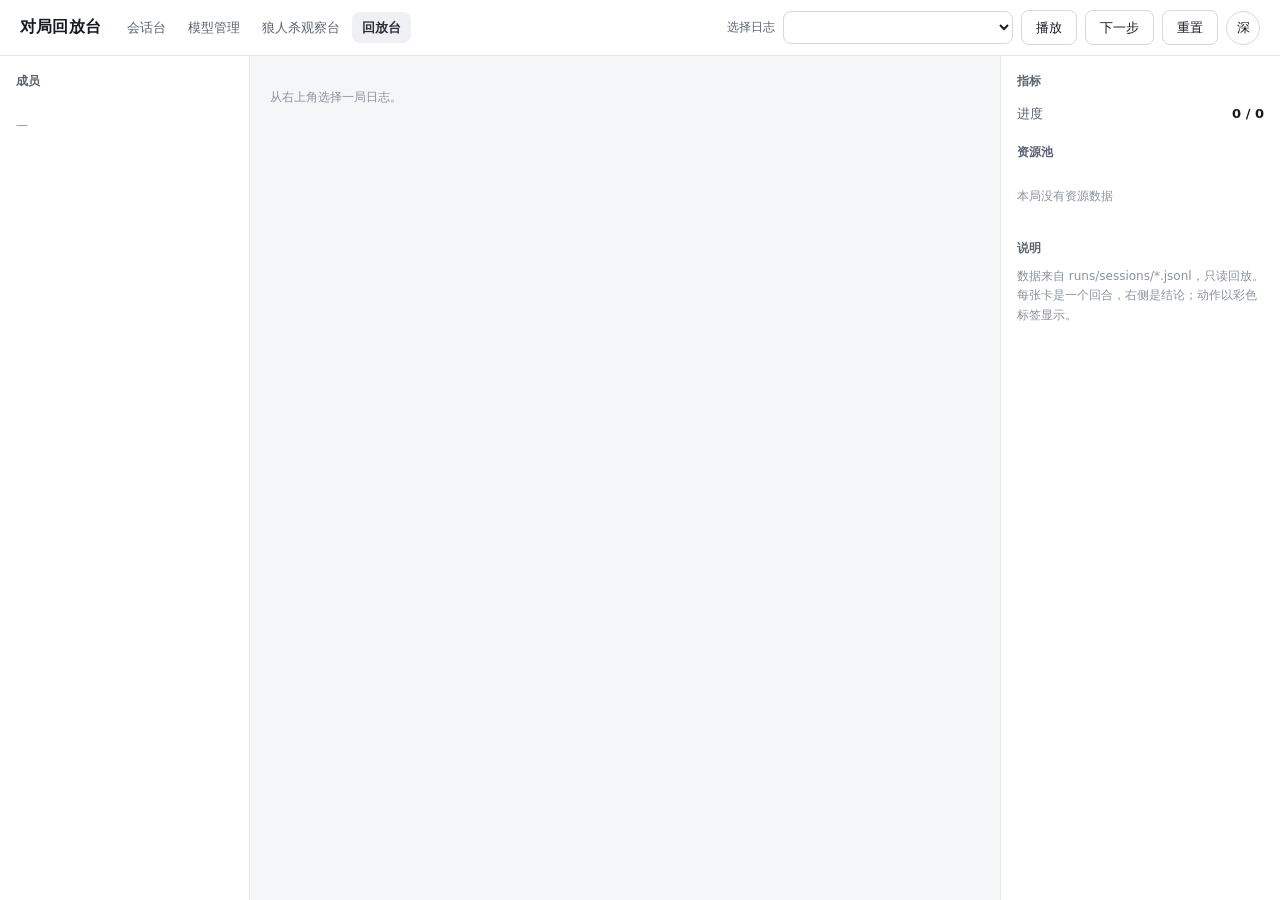
==== commit 51fdc597: "feat(T1): 公地困境插件 + world 事件 + 回放台资源曲线" ====
--- a/viz/index.html
+++ b/viz/index.html
@@ -56,6 +56,12 @@
   .kv b{color:var(--on-surface);font-variant-numeric:tabular-nums}
   .empty{font-size:var(--fs-12);color:var(--on-surface-low);padding:var(--sp-4) 0}
   .fail{font-size:11px;color:var(--err)}
+  .spark{width:100%;height:auto;display:block}
+  .spark .line{fill:none;stroke:var(--brand);stroke-width:2}
+  .spark .area{fill:color-mix(in oklab, var(--brand) 12%, transparent)}
+  .spark .warn{stroke:var(--err);stroke-dasharray:4 3;stroke-width:1;fill:none}
+  .spark .grid{stroke:var(--outline);stroke-width:1}
+  .spark text{font-size:9px;fill:var(--on-surface-low)}
 </style>
 </head>
 <body>
@@ -81,6 +87,8 @@
   <aside id="right">
     <h2>指标</h2>
     <div id="metrics"><div class="kv"><span>进度</span><b>0 / 0</b></div></div>
+    <h2 style="margin-top:16px">资源池</h2>
+    <div id="world"><div class="empty">本局没有资源数据</div></div>
     <h2 style="margin-top:16px">说明</h2>
     <div class="empty" style="padding-top:0">
       数据来自 runs/sessions/*.jsonl，只读回放。每张卡是一个回合，右侧是结论；动作以彩色标签显示。
@@ -121,7 +129,12 @@
       return '<option value="' + esc(l.id) + '">' + esc(l.id) + " · " + kb + " KB</option>";
     }).join("");
     // 默认选内容最丰富的一局（小文件多为单元测试日志，没有回合）
-    var pick = S.logs.filter(function(l){ return l.size > 20000; })[0] || S.logs[0];
+    var want = (location.search.match(/[?&]log=([^&]+)/) || [])[1];
+    var pick = null;
+    if (want){
+      pick = S.logs.filter(function(l){ return l.id === want; })[0];
+    }
+    if (!pick) pick = S.logs.filter(function(l){ return l.size > 20000; })[0] || S.logs[0];
     if (pick){
       sel.value = pick.id;
       loadViz(pick.id);
@@ -172,6 +185,7 @@
       '</div>' + (items || '<div class="empty">（无动作）</div>') + "</div>";
   }).join("") || '<div class="empty">还没有回合</div>';
 
+  renderWorld(d);
   var m = d.metrics || {};
   $("metrics").innerHTML =
     '<div class="kv"><span>进度</span><b>' + S.step + " / " + (d.rounds || []).length + '</b></div>' +
@@ -180,6 +194,35 @@
     '<div class="kv"><span>参与者</span><b>' + (m.agents || 0) + '</b></div>' +
     ((d.final && d.final.winner) ? '<div class="kv"><span>胜方</span><b>' +
       esc(d.final.winner) + '</b></div>' : "");
+}
+
+function renderWorld(d){
+  var box = $("world");
+  var w = (d.world || []).filter(function(p){ return p.stock != null; });
+  if (!w.length){ box.innerHTML = '<div class="empty">本局没有资源数据</div>'; return; }
+  var cap = w[0].cap || Math.max.apply(null, w.map(function(p){ return p.stock; })) || 1;
+  var W = 240, H = 96, pad = 6;
+  var n = w.length;
+  var pts = w.map(function(p, i){
+    var x = pad + (W - 2 * pad) * (n === 1 ? 0.5 : i / (n - 1));
+    var y = H - pad - (H - 2 * pad) * Math.max(0, Math.min(1, p.stock / cap));
+    return [x, y];
+  });
+  var dline = pts.map(function(p, i){ return (i ? "L" : "M") + p[0].toFixed(1) + "," + p[1].toFixed(1); }).join(" ");
+  var darea = dline + " L" + pts[pts.length - 1][0].toFixed(1) + "," + (H - pad) +
+              " L" + pts[0][0].toFixed(1) + "," + (H - pad) + " Z";
+  var warnY = H - pad - (H - 2 * pad) * 0.1;
+  var last = w[w.length - 1];
+  box.innerHTML =
+    '<svg class="spark" viewBox="0 0 ' + W + " " + H + '" preserveAspectRatio="none">' +
+    '<line class="grid" x1="' + pad + '" y1="' + warnY + '" x2="' + (W - pad) + '" y2="' + warnY + '"/>' +
+    '<path class="area" d="' + darea + '"/>' +
+    '<path class="line" d="' + dline + '"/>' +
+    '<text x="' + pad + '" y="' + (warnY - 2) + '">10% 警戒线</text>' +
+    "</svg>" +
+    '<div class="kv"><span>当前存量</span><b>' + esc(last.stock) + " / " + esc(cap) + "</b></div>" +
+    '<div class="kv"><span>稀缺度</span><b>' + Math.round((last.scarcity || 0) * 100) + "%</b></div>" +
+    '<div class="kv"><span>采样点</span><b>' + n + "</b></div>";
 }
 
 function stop(){ if (S.timer){ clearInterval(S.timer); S.timer = null; } $("play").textContent = "播放"; }
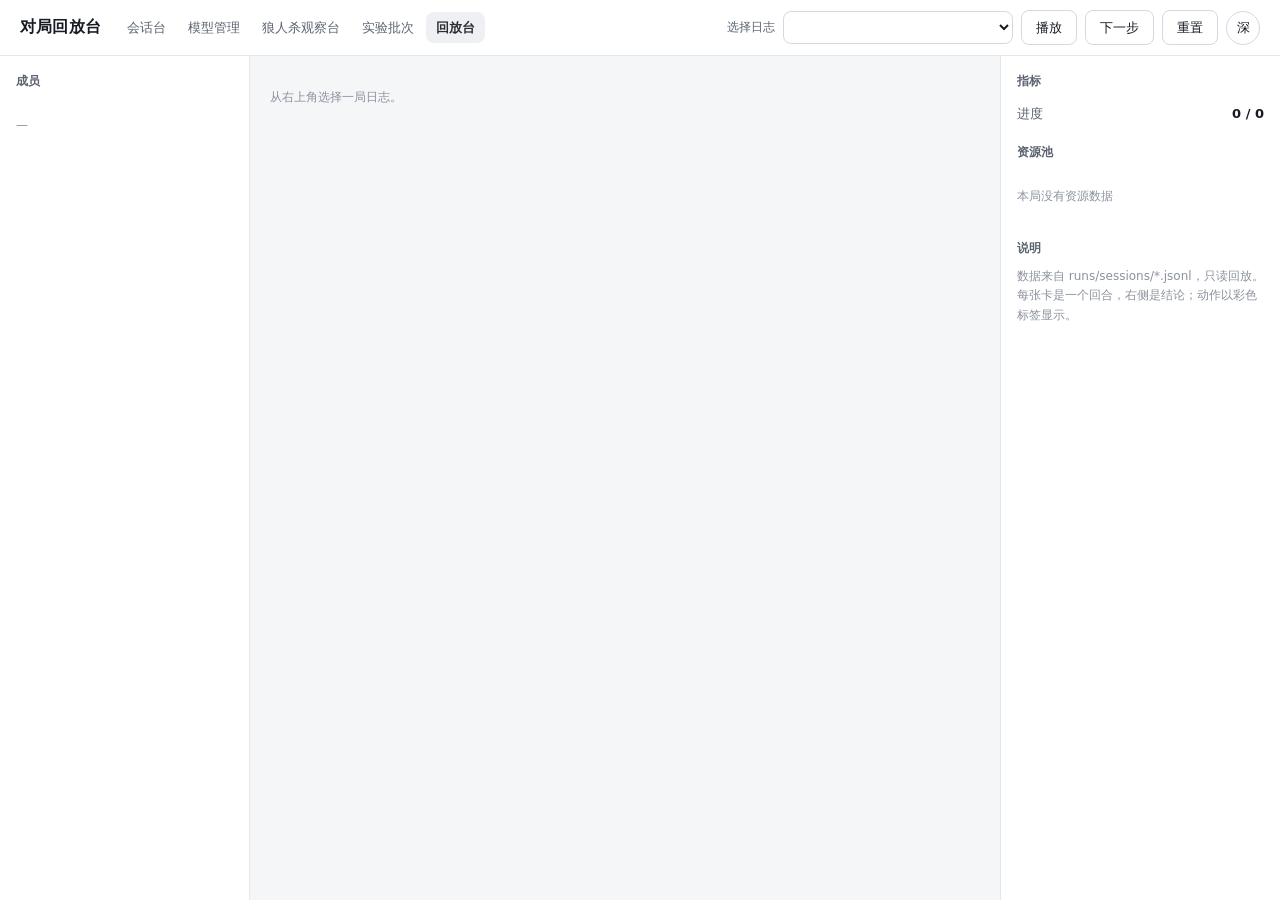
==== commit 4197bbd5: "docs(T7): README 全面刷新 + 页面零硬编码色值 + 截图清理" ====
--- a/viz/index.html
+++ b/viz/index.html
@@ -25,7 +25,7 @@
   .member.out .nm{text-decoration:line-through}
   .nm{font-size:var(--fs-13)}
   .md{font-size:var(--fs-12);color:var(--on-surface-low);margin-left:auto}
-  .seat{width:22px;height:22px;border-radius:6px;color:#fff;font-size:11px;font-weight:700;
+  .seat{width:22px;height:22px;border-radius:6px;color:var(--surface);font-size:11px;font-weight:700;
     display:inline-flex;align-items:center;justify-content:center;flex:none}
   .round{background:var(--surface);border:1px solid var(--outline);border-radius:var(--r-md);
     box-shadow:var(--e1);margin:0 0 var(--sp-4);overflow:hidden}
